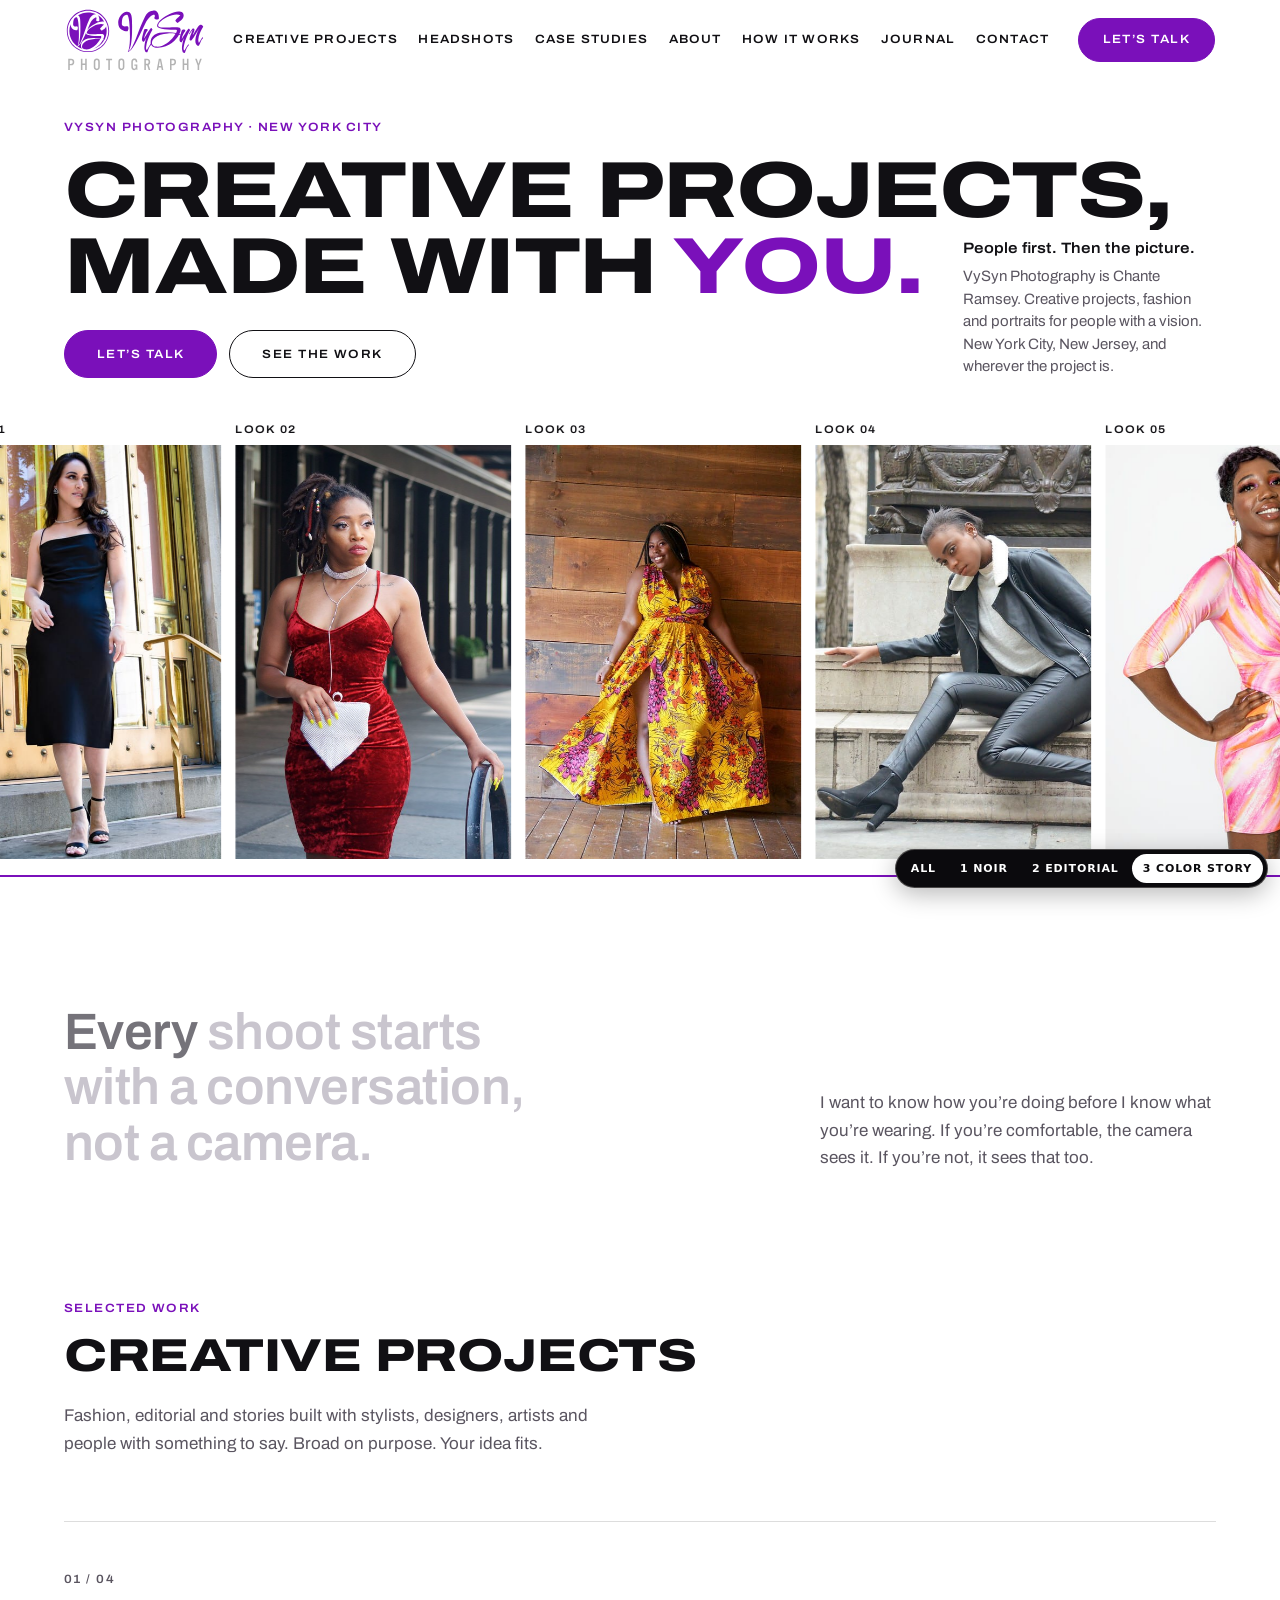
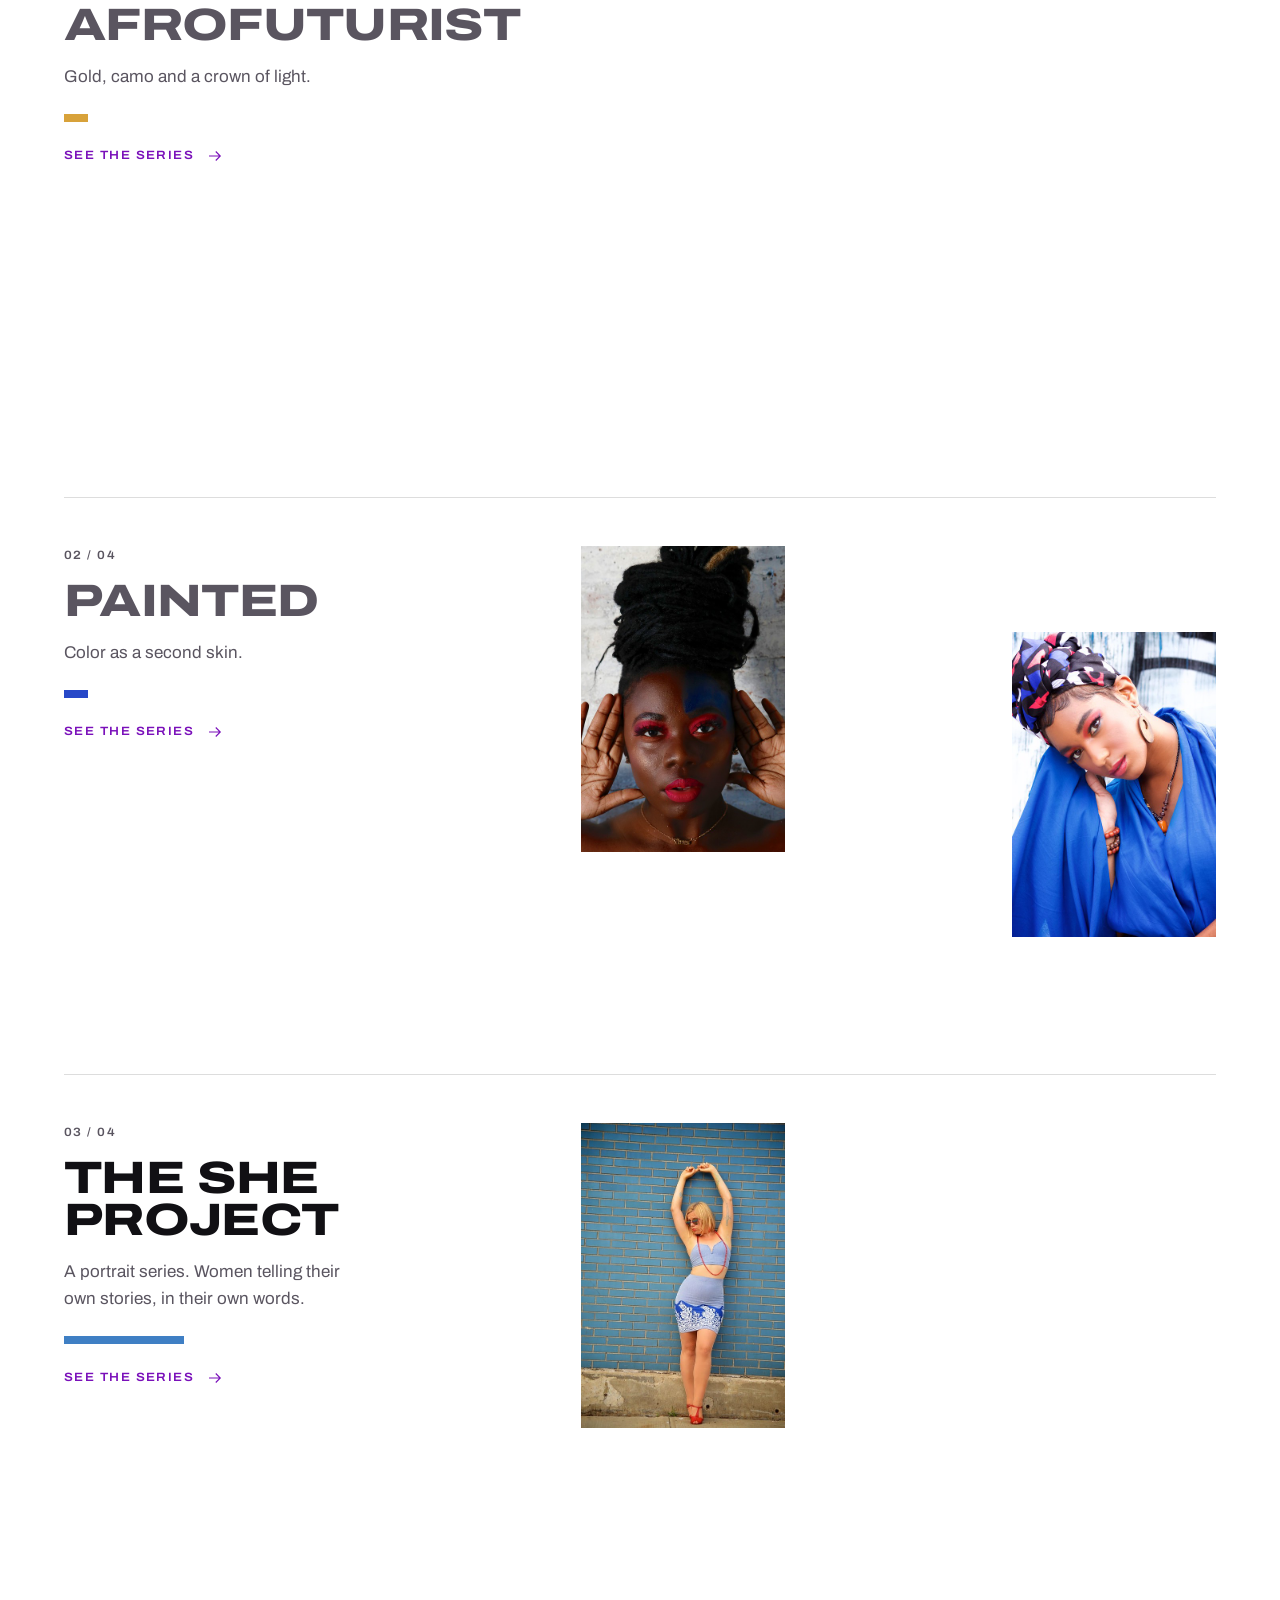
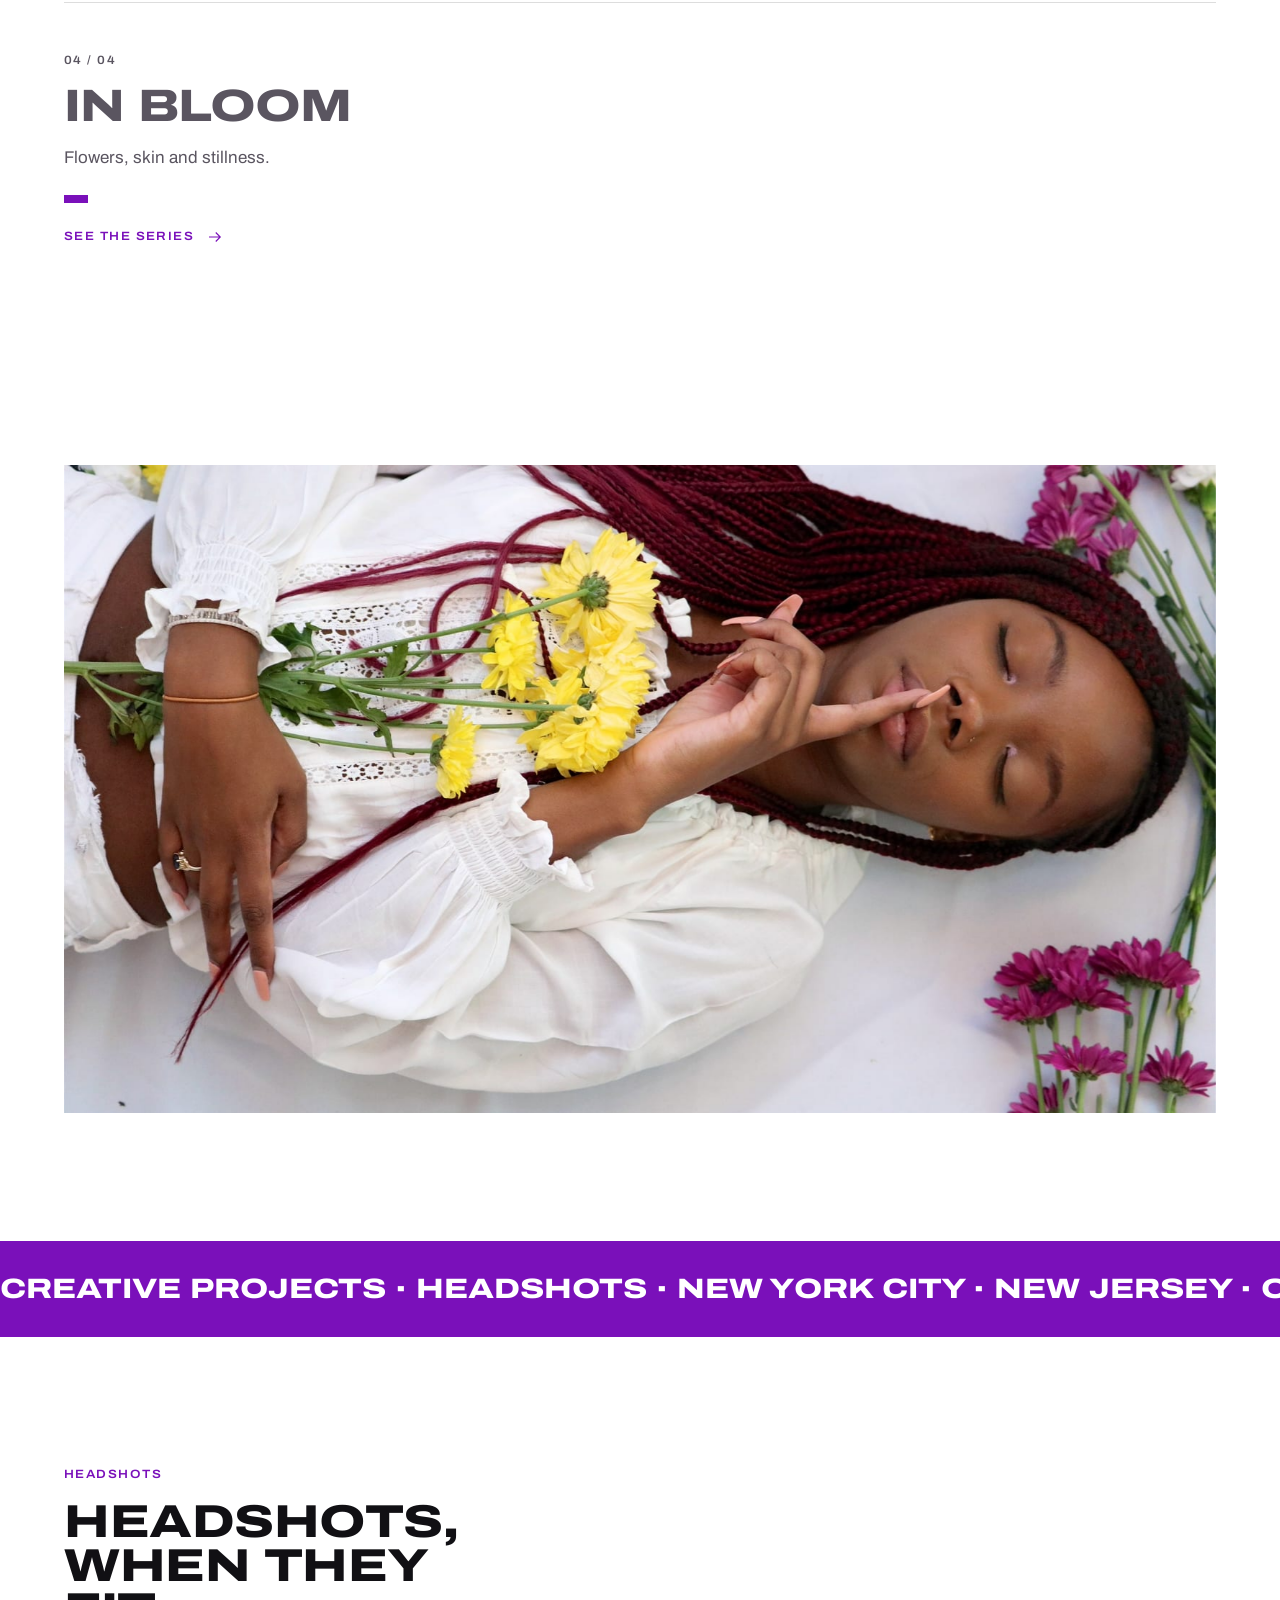
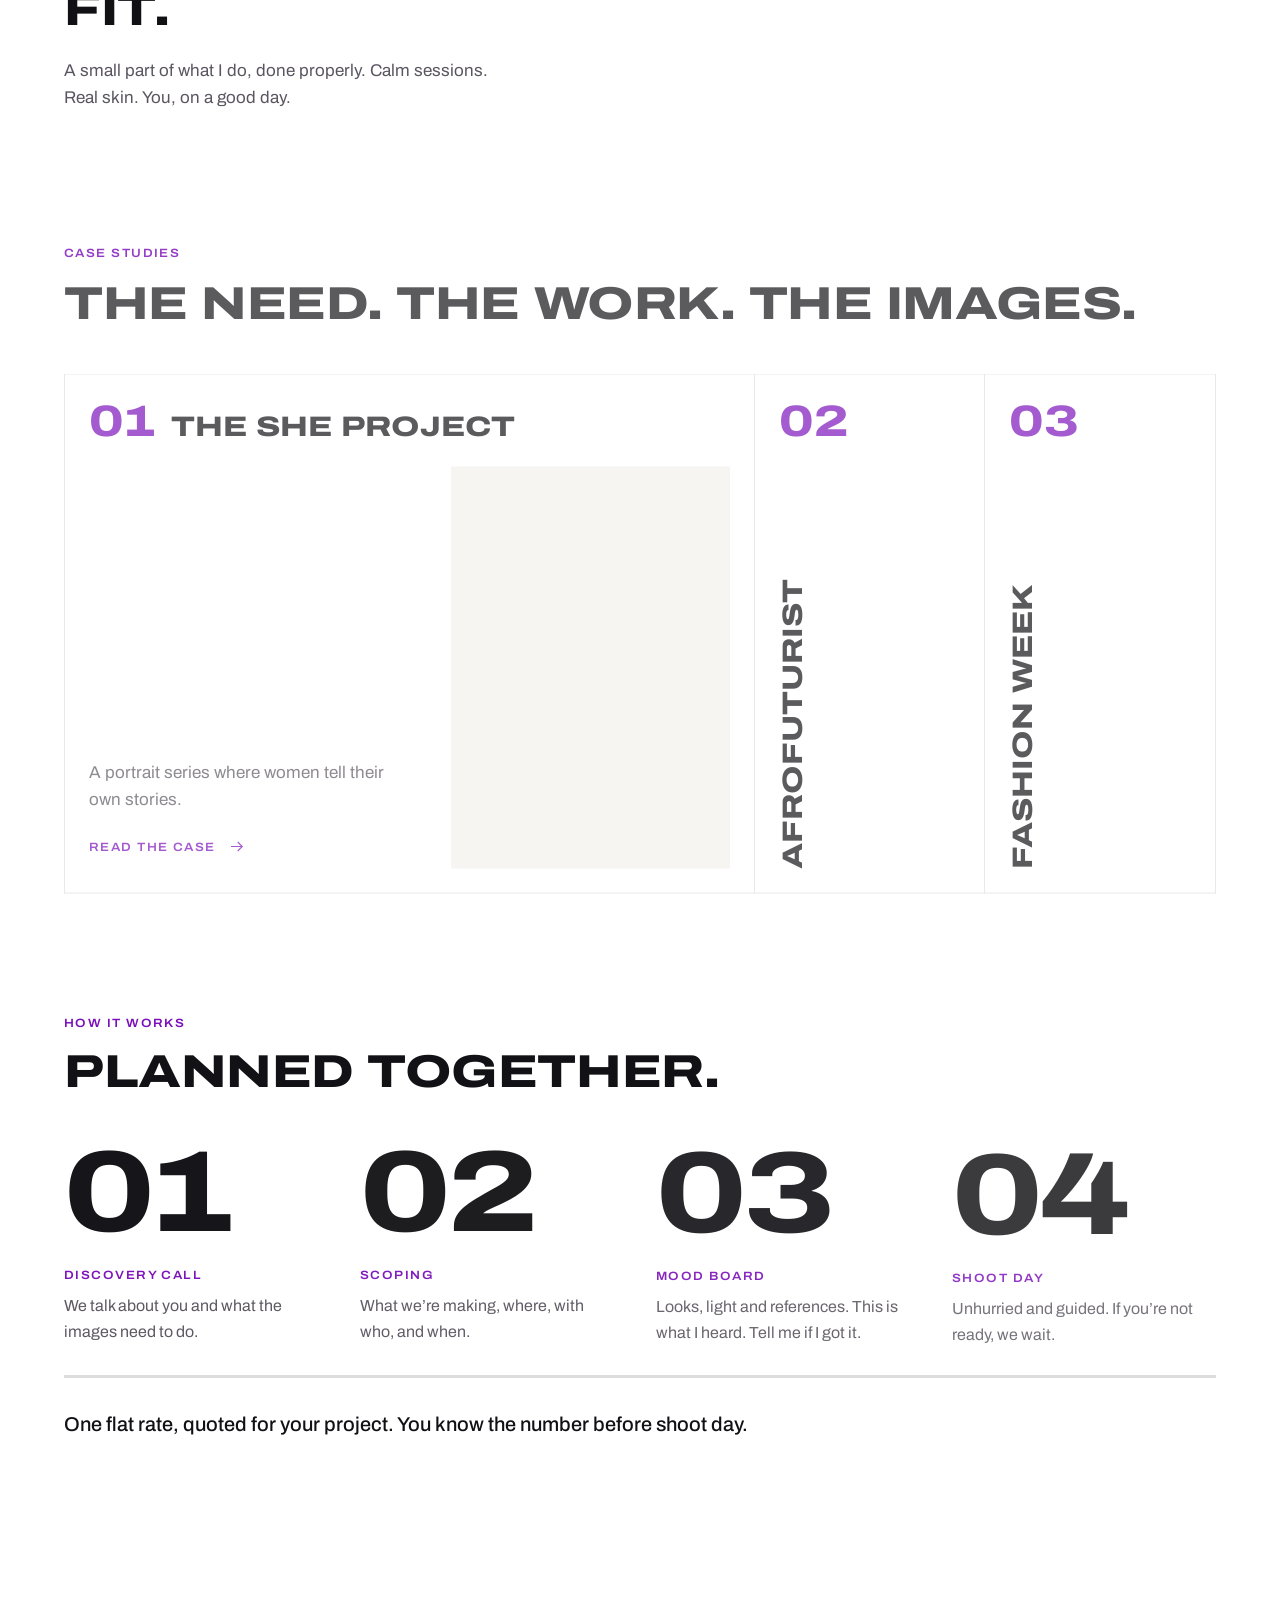
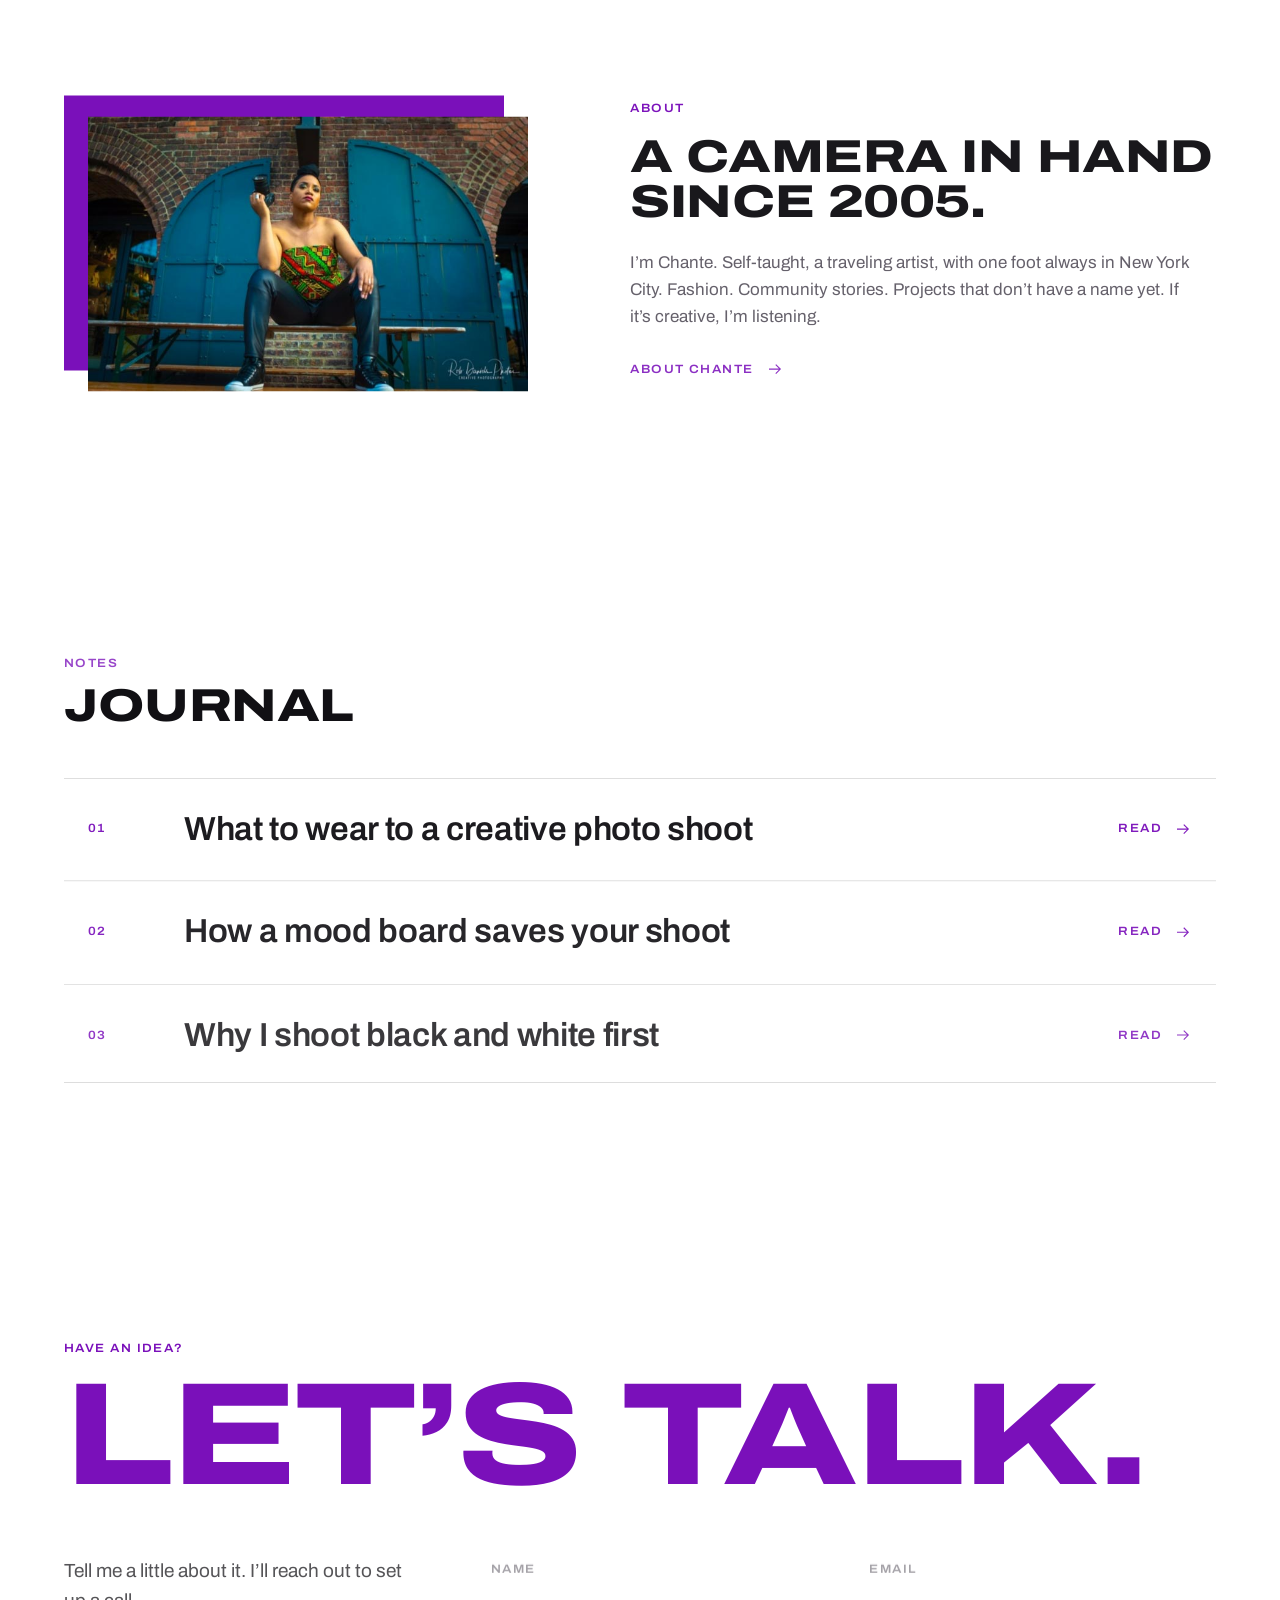
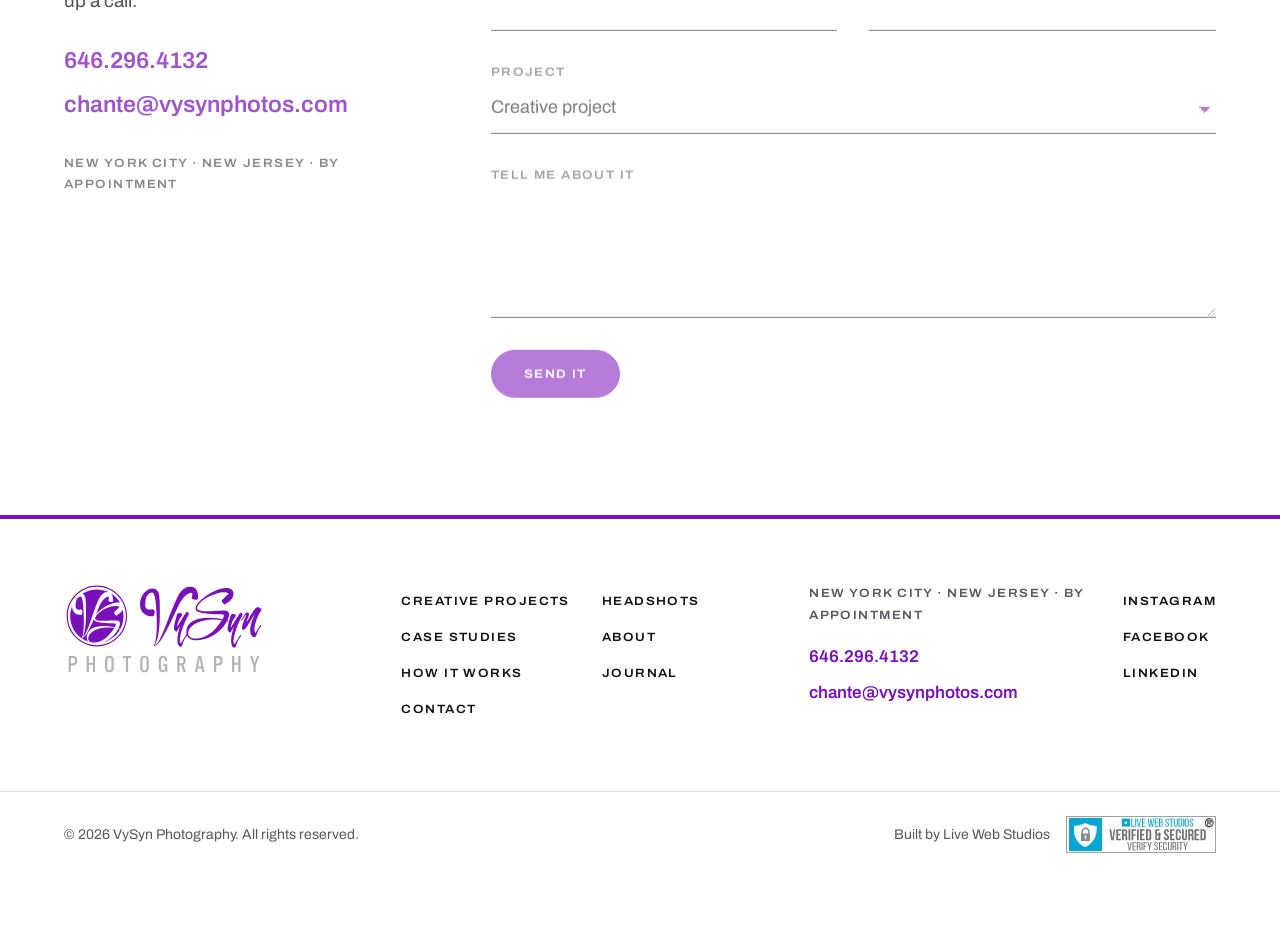
==== color-story/index.html @ 828f7904 "Task 5: Demo 3, Color Story [skip netlify] Co-Authored-By: Claude Fable 5.2 <noreply@anthropic.com>" ====
<!DOCTYPE html>
<html lang="en" class="no-js">
<head>
<meta charset="utf-8">
<meta name="viewport" content="width=device-width, initial-scale=1">
<meta name="robots" content="noindex, nofollow">
<title>VySyn Photography · Creative Projects and Headshots, NYC · Color Story</title>
<meta name="description" content="Creative projects, made with you. Fashion, editorial and headshots by Chante Ramsey of VySyn Photography.">
<meta property="og:type" content="website">
<meta property="og:title" content="VySyn Photography · Creative Projects and Headshots, NYC · Color Story">
<meta property="og:description" content="Creative projects, made with you. Fashion, editorial and headshots by Chante Ramsey of VySyn Photography.">
<meta property="og:image" content="../assets/img/photos/flowers-wide.jpg">
<meta name="twitter:card" content="summary_large_image">
<meta name="theme-color" content="#FFFFFF">
<!-- GA4: replace G-XXXXXXXXXX before launch, then uncomment
<script async src="https://www.googletagmanager.com/gtag/js?id=G-XXXXXXXXXX"></script>
<script>window.dataLayer=window.dataLayer||[];function gtag(){dataLayer.push(arguments);}gtag('js',new Date());gtag('config','G-XXXXXXXXXX');</script>
-->
<link rel="icon" href="../assets/img/brand/vysyn-mark-purple.svg" type="image/svg+xml">
<link rel="preconnect" href="https://fonts.googleapis.com">
<link rel="preconnect" href="https://fonts.gstatic.com" crossorigin>
<link rel="stylesheet" href="https://fonts.googleapis.com/css2?family=Archivo:wdth,wght@62..125,400..800&amp;display=swap">
<link rel="stylesheet" href="../assets/css/base.css">
<link rel="stylesheet" href="../assets/css/color-story.css">
<script src="../assets/js/boot.js"></script>
<script type="application/ld+json">
{
  "@context": "https://schema.org",
  "@type": "ProfessionalService",
  "name": "VySyn Photography",
  "description": "Creative projects, fashion, editorial and headshot photography by Chante Ramsey.",
  "url": "https://vysynphotos.com/",
  "telephone": "+1-646-296-4132",
  "email": "chante@vysynphotos.com",
  "founder": {
    "@type": "Person",
    "name": "Chante Ramsey",
    "jobTitle": "Photographer"
  },
  "areaServed": [
    "New York City",
    "New Jersey"
  ],
  "sameAs": [
    "https://instagram.com/vysynphotos",
    "https://www.facebook.com/vysynphotos",
    "https://www.linkedin.com/company/vysyn-photography"
  ]
}
</script>
</head>
<body id="top" class="color-story">
<a class="skip-link" href="#main">Skip to content</a>

<header class="navbar" data-header>
  <a class="navbar-logo" href="#top">
    <img class="logo-full" src="../assets/img/brand/vysyn-logo-purple.svg" width="140" height="64" alt="VySyn Photography">
    <img class="logo-mark" src="../assets/img/brand/vysyn-mark-purple.svg" width="32" height="32" alt="" aria-hidden="true">
  </a>
  <nav class="navbar-nav" aria-label="Main">
    <ul>
<li><a class="navbar-link" href="#">CREATIVE PROJECTS</a></li>
<li><a class="navbar-link" href="#">HEADSHOTS</a></li>
<li><a class="navbar-link" href="#">CASE STUDIES</a></li>
<li><a class="navbar-link" href="#">ABOUT</a></li>
<li><a class="navbar-link" href="#">HOW IT WORKS</a></li>
<li><a class="navbar-link" href="#">JOURNAL</a></li>
<li><a class="navbar-link" href="#">CONTACT</a></li>
    </ul>
  </nav>
  <a class="btn btn-solid navbar-talk" href="#contact">LET’S TALK</a>
  <button class="nav-toggle" type="button" aria-expanded="false" aria-controls="menu" aria-label="Open menu"><span data-toggle-label>MENU</span></button>
</header>
<div class="menu" id="menu">
  <nav class="menu-nav" aria-label="Menu">
    <ul class="menu-list">
<li><a class="menu-link" href="#">CREATIVE PROJECTS</a></li>
<li><a class="menu-link" href="#">HEADSHOTS</a></li>
<li><a class="menu-link" href="#">CASE STUDIES</a></li>
<li><a class="menu-link" href="#">ABOUT</a></li>
<li><a class="menu-link" href="#">HOW IT WORKS</a></li>
<li><a class="menu-link" href="#">JOURNAL</a></li>
<li><a class="menu-link" href="#">CONTACT</a></li>
    </ul>
  </nav>
  <div class="menu-foot">
    <a class="btn btn-talk" href="#contact">LET’S TALK</a>
    <a class="menu-contact" href="tel:+16462964132">646.296.4132</a>
    <a class="menu-contact" href="mailto:chante@vysynphotos.com">chante@vysynphotos.com</a>
  </div>
</div>

<main id="main">

<section class="hero" aria-labelledby="hero-title">
  <div class="hero-top">
    <p class="label hero-eyebrow">VYSYN PHOTOGRAPHY · NEW YORK CITY</p>
    <h1 id="hero-title" class="hero-title"><span class="mask"><span class="rise"><span class="hw">Creative</span> <span class="hw">projects,</span></span></span> <span class="mask"><span class="rise"><span class="hw">made with</span> <span class="hw"><em>you.</em></span></span></span></h1>
    <div class="hero-aside" data-reveal data-reveal-delay="500">
      <p class="hero-tag">People first. Then the picture.</p>
      <p class="hero-intro">VySyn Photography is Chante Ramsey. Creative projects, fashion and portraits for people with a vision. New York City, New Jersey, and wherever the project is.</p>
    </div>
    <div class="hero-actions" data-reveal data-reveal-delay="400">
      <a class="btn btn-solid" href="#contact">LET’S TALK</a>
      <a class="btn btn-line" href="#work">SEE THE WORK</a>
    </div>
  </div>
  <div class="runway" data-runway role="region" aria-label="Twelve looks. Scroll sideways for more." tabindex="0">
    <div class="runway-track">
      <ul class="runway-set">
        <li class="look"><span class="look-no">LOOK 01</span><span class="ph"><img src="../assets/img/photos/gold-doors.jpg" width="512" height="768" alt="Full length: model in a black cocktail dress and heels in front of ornate gold doors" fetchpriority="high" decoding="async"></span></li>
        <li class="look"><span class="look-no">LOOK 02</span><span class="ph"><img src="../assets/img/photos/red-sequin.jpg" width="512" height="768" alt="Model in a red sequin slip dress holding a white clutch on a New York street" fetchpriority="high" decoding="async"></span></li>
        <li class="look"><span class="look-no">LOOK 03</span><span class="ph"><img src="../assets/img/photos/yellow-gown.jpg" width="512" height="768" alt="Full length: model holding out the skirt of a yellow and magenta print gown, wood wall" fetchpriority="high" decoding="async"></span></li>
        <li class="look"><span class="look-no">LOOK 04</span><span class="ph"><img src="../assets/img/photos/steps.jpg" width="512" height="768" alt="Model in a grey blazer and leather trousers stretched across stone steps in New York" fetchpriority="high" decoding="async"></span></li>
        <li class="look"><span class="look-no">LOOK 05</span><span class="ph"><img src="../assets/img/photos/pink-wrap.jpg" width="512" height="768" alt="Model in a pink striped wrap dress, hands on hips, white studio" fetchpriority="high" decoding="async"></span></li>
        <li class="look"><span class="look-no">LOOK 06</span><span class="ph"><img src="../assets/img/photos/she-blue-wall.jpg" width="509" height="768" alt="Full length: woman with her arms raised overhead against a blue painted brick wall" loading="lazy" decoding="async"></span></li>
        <li class="look"><span class="look-no">LOOK 07</span><span class="ph"><img src="../assets/img/photos/green-dress.jpg" width="509" height="768" alt="Model in an emerald dress with pearls and a gold clutch, leaning on an iron column" loading="lazy" decoding="async"></span></li>
        <li class="look"><span class="look-no">LOOK 08</span><span class="ph"><img src="../assets/img/photos/navy-suit-jump.jpg" width="512" height="768" alt="Man in a navy suit and tan shoes caught mid-step, white studio" loading="lazy" decoding="async"></span></li>
        <li class="look look-narrow-1"><span class="look-no">LOOK 09</span><span class="ph"><img src="../assets/img/photos/runway-walk-1.jpg" width="333" height="768" alt="Full length runway look: yellow and red print dress, hands on hips" loading="lazy" decoding="async"></span></li>
        <li class="look"><span class="look-no">LOOK 10</span><span class="ph"><img src="../assets/img/photos/red-jacket.jpg" width="474" height="768" alt="Model in a coral red leather jacket in front of a white wall with black brush marks" loading="lazy" decoding="async"></span></li>
        <li class="look look-narrow-2"><span class="look-no">LOOK 11</span><span class="ph"><img src="../assets/img/photos/runway-walk-2.jpg" width="358" height="767" alt="Full length runway look: white top, print skirt and head wrap, hands on hips" loading="lazy" decoding="async"></span></li>
        <li class="look"><span class="look-no">LOOK 12</span><span class="ph"><img src="../assets/img/photos/plaid-coat.jpg" width="509" height="768" alt="Model in a plaid double-breasted coat leaning against a tree, hand at her ear" loading="lazy" decoding="async"></span></li>
      </ul>
      <ul class="runway-set" aria-hidden="true">
        <li class="look"><span class="look-no">LOOK 01</span><span class="ph"><img src="../assets/img/photos/gold-doors.jpg" width="512" height="768" alt="" loading="lazy" decoding="async"></span></li>
        <li class="look"><span class="look-no">LOOK 02</span><span class="ph"><img src="../assets/img/photos/red-sequin.jpg" width="512" height="768" alt="" loading="lazy" decoding="async"></span></li>
        <li class="look"><span class="look-no">LOOK 03</span><span class="ph"><img src="../assets/img/photos/yellow-gown.jpg" width="512" height="768" alt="" loading="lazy" decoding="async"></span></li>
        <li class="look"><span class="look-no">LOOK 04</span><span class="ph"><img src="../assets/img/photos/steps.jpg" width="512" height="768" alt="" loading="lazy" decoding="async"></span></li>
        <li class="look"><span class="look-no">LOOK 05</span><span class="ph"><img src="../assets/img/photos/pink-wrap.jpg" width="512" height="768" alt="" loading="lazy" decoding="async"></span></li>
        <li class="look"><span class="look-no">LOOK 06</span><span class="ph"><img src="../assets/img/photos/she-blue-wall.jpg" width="509" height="768" alt="" loading="lazy" decoding="async"></span></li>
        <li class="look"><span class="look-no">LOOK 07</span><span class="ph"><img src="../assets/img/photos/green-dress.jpg" width="509" height="768" alt="" loading="lazy" decoding="async"></span></li>
        <li class="look"><span class="look-no">LOOK 08</span><span class="ph"><img src="../assets/img/photos/navy-suit-jump.jpg" width="512" height="768" alt="" loading="lazy" decoding="async"></span></li>
        <li class="look look-narrow-1"><span class="look-no">LOOK 09</span><span class="ph"><img src="../assets/img/photos/runway-walk-1.jpg" width="333" height="768" alt="" loading="lazy" decoding="async"></span></li>
        <li class="look"><span class="look-no">LOOK 10</span><span class="ph"><img src="../assets/img/photos/red-jacket.jpg" width="474" height="768" alt="" loading="lazy" decoding="async"></span></li>
        <li class="look look-narrow-2"><span class="look-no">LOOK 11</span><span class="ph"><img src="../assets/img/photos/runway-walk-2.jpg" width="358" height="767" alt="" loading="lazy" decoding="async"></span></li>
        <li class="look"><span class="look-no">LOOK 12</span><span class="ph"><img src="../assets/img/photos/plaid-coat.jpg" width="509" height="768" alt="" loading="lazy" decoding="async"></span></li>
      </ul>
    </div>
  </div>
  <div class="runway-line" aria-hidden="true"></div>
</section>

<section class="statement" aria-labelledby="statement-title">
  <div class="wrap statement-grid">
    <h2 id="statement-title" class="statement-quote" data-words><span class="w">Every</span> <span class="w">shoot</span> <span class="w">starts</span> <span class="w">with</span> <span class="w w-key">a</span> <span class="w w-key">conversation,</span> <span class="w">not</span> <span class="w">a</span> <span class="w">camera.</span></h2>
    <p class="statement-body" data-reveal>I want to know how you’re doing before I know what you’re wearing. If you’re comfortable, the camera sees it. If you’re not, it sees that too.</p>
  </div>
</section>

<section class="stories" id="work" aria-labelledby="stories-title">
  <div class="wrap">
    <div class="stories-head">
      <p class="label" data-reveal>SELECTED WORK</p>
      <h2 id="stories-title" class="h-display" data-reveal>Creative projects</h2>
      <p class="body" data-reveal>Fashion, editorial and stories built with stylists, designers, artists and people with something to say. Broad on purpose. Your idea fits.</p>
    </div>
    <article class="story is-active" data-story>
      <div class="story-text">
        <p class="story-count">01 / 04</p>
        <h3 class="story-title">AFROFUTURIST</h3>
        <p class="story-line">Gold, camo and a crown of light.</p>
        <span class="swatch sw-1" aria-hidden="true"></span>
        <a class="text-link" href="#">SEE THE SERIES <svg class="arrow" viewBox="0 0 24 24" width="18" height="18" aria-hidden="true" focusable="false"><path d="M4 12h15M13 6l6 6-6 6" fill="none" stroke="currentColor" stroke-width="1.5"/></svg></a>
      </div>
      <div class="story-photos">
        <span class="ph story-ph story-ph-1" data-reveal="wipe"><img src="../assets/img/photos/afro-halo.jpg" width="512" height="768" alt="Model in a camo jacket and a gold spiked halo, head resting on her hand, mustard backdrop" loading="lazy" decoding="async"></span>
        <span class="ph story-ph story-ph-2" data-reveal="wipe"><img src="../assets/img/photos/afro-profile.jpg" width="512" height="768" alt="Model in profile with short curls and white face dots, hand at her chin, mustard backdrop" loading="lazy" decoding="async"></span>
        <span class="ph story-ph story-ph-3" data-reveal="wipe"><img src="../assets/img/photos/afro-flag.jpg" width="512" height="768" alt="Model wrapped in red, black and green fabric, direct gaze, mustard backdrop" loading="lazy" decoding="async"></span>
      </div>
    </article>
    <article class="story" data-story>
      <div class="story-text">
        <p class="story-count">02 / 04</p>
        <h3 class="story-title">PAINTED</h3>
        <p class="story-line">Color as a second skin.</p>
        <span class="swatch sw-2" aria-hidden="true"></span>
        <a class="text-link" href="#">SEE THE SERIES <svg class="arrow" viewBox="0 0 24 24" width="18" height="18" aria-hidden="true" focusable="false"><path d="M4 12h15M13 6l6 6-6 6" fill="none" stroke="currentColor" stroke-width="1.5"/></svg></a>
      </div>
      <div class="story-photos">
        <span class="ph story-ph story-ph-1" data-reveal="wipe"><img src="../assets/img/photos/paint-front.jpg" width="512" height="768" alt="Model with red and blue painted across her face, locs piled high, hands raised beside her face" loading="lazy" decoding="async"></span>
        <span class="ph story-ph story-ph-2" data-reveal="wipe"><img src="../assets/img/photos/paint-profile.jpg" width="512" height="768" alt="Model in profile with blue and pink paint across her eyes, locs piled high, white brick wall" loading="lazy" decoding="async"></span>
        <span class="ph story-ph story-ph-3" data-reveal="wipe"><img src="../assets/img/photos/cobalt.jpg" width="512" height="768" alt="Model draped in cobalt blue with a patterned head wrap, head resting on her hand" loading="lazy" decoding="async"></span>
      </div>
    </article>
    <article class="story" data-story>
      <div class="story-text">
        <p class="story-count">03 / 04</p>
        <h3 class="story-title">THE SHE PROJECT</h3>
        <p class="story-line">A portrait series. Women telling their own stories, in their own words.</p>
        <span class="swatch sw-3" aria-hidden="true"></span>
        <a class="text-link" href="#">SEE THE SERIES <svg class="arrow" viewBox="0 0 24 24" width="18" height="18" aria-hidden="true" focusable="false"><path d="M4 12h15M13 6l6 6-6 6" fill="none" stroke="currentColor" stroke-width="1.5"/></svg></a>
      </div>
      <div class="story-photos">
        <span class="ph story-ph story-ph-1" data-reveal="wipe"><img src="../assets/img/photos/she-blue-wall.jpg" width="509" height="768" alt="Full length: woman with her arms raised overhead against a blue painted brick wall" loading="lazy" decoding="async"></span>
        <span class="ph story-ph story-ph-2" data-reveal="wipe"><img src="../assets/img/photos/she-profile.jpg" width="512" height="768" alt="Close profile of a woman with braids, soft city light behind her" loading="lazy" decoding="async"></span>
        <span class="ph story-ph story-ph-3 is-square" data-reveal="wipe"><img src="../assets/img/photos/she-red-hair.jpg" width="768" height="768" alt="Woman with long red hair and a gold head chain on a city street" loading="lazy" decoding="async"></span>
      </div>
    </article>
    <article class="story" data-story>
      <div class="story-text">
        <p class="story-count">04 / 04</p>
        <h3 class="story-title">IN BLOOM</h3>
        <p class="story-line">Flowers, skin and stillness.</p>
        <span class="swatch sw-4" aria-hidden="true"></span>
        <a class="text-link" href="#">SEE THE SERIES <svg class="arrow" viewBox="0 0 24 24" width="18" height="18" aria-hidden="true" focusable="false"><path d="M4 12h15M13 6l6 6-6 6" fill="none" stroke="currentColor" stroke-width="1.5"/></svg></a>
      </div>
      <div class="story-photos story-photos-two">
        <span class="ph story-ph story-ph-1" data-reveal="wipe"><img src="../assets/img/photos/flower-crown.jpg" width="512" height="768" alt="Model in a flower crown and floral dress looking up, against a tree" loading="lazy" decoding="async"></span>
        <span class="ph story-ph story-ph-2" data-reveal="wipe"><img src="../assets/img/photos/purple-studio.jpg" width="512" height="768" alt="Model in a hot pink top with stacked bead bracelets, chin on her hand, purple backdrop" loading="lazy" decoding="async"></span>
      </div>
    </article>
    <figure class="cinema" data-reveal="wipe">
      <span class="ph cinema-frame"><img class="cinema-img" src="../assets/img/photos/flowers-wide.jpg" width="1600" height="1067" alt="Model lying among yellow and purple flowers with burgundy braids fanned out, eyes closed, finger to her lips" loading="lazy" decoding="async" data-drift></span>
    </figure>
  </div>
</section>

<section class="band" aria-label="Creative projects and headshots. New York City, New Jersey, on the road.">
  <div class="band-track" aria-hidden="true">
    <span>CREATIVE PROJECTS · HEADSHOTS · NEW YORK CITY · NEW JERSEY · ON THE ROAD · CREATIVE PROJECTS · HEADSHOTS · NEW YORK CITY · NEW JERSEY · ON THE ROAD · CREATIVE PROJECTS · HEADSHOTS · NEW YORK CITY · NEW JERSEY · ON THE ROAD · </span><span>CREATIVE PROJECTS · HEADSHOTS · NEW YORK CITY · NEW JERSEY · ON THE ROAD · CREATIVE PROJECTS · HEADSHOTS · NEW YORK CITY · NEW JERSEY · ON THE ROAD · CREATIVE PROJECTS · HEADSHOTS · NEW YORK CITY · NEW JERSEY · ON THE ROAD · </span>
  </div>
</section>

<section class="heads" aria-labelledby="heads-title">
  <div class="wrap heads-grid">
    <div class="heads-text">
      <p class="label" data-reveal>HEADSHOTS</p>
      <h2 id="heads-title" class="h-display" data-reveal>Headshots, when they fit.</h2>
      <p class="body" data-reveal>A small part of what I do, done properly. Calm sessions. Real skin. You, on a good day.</p>
    </div>
    <ul class="heads-row">
      <li class="head" data-reveal="wipe"><span class="ph"><img src="../assets/img/photos/head-cobalt.jpg" width="512" height="768" alt="Headshot of a woman with silver curls in a cobalt blazer, sky blue backdrop" loading="lazy" decoding="async"></span></li>
      <li class="head" data-reveal="wipe"><span class="ph"><img src="../assets/img/photos/head-sky.jpg" width="512" height="768" alt="Headshot of a woman in a sheer white blouse with her hand in her hair, sky blue backdrop" loading="lazy" decoding="async"></span></li>
      <li class="head" data-reveal="wipe"><span class="ph"><img src="../assets/img/photos/head-red.jpg" width="512" height="768" alt="Portrait of a woman in a red blazer against a brick wall" loading="lazy" decoding="async"></span></li>
      <li class="head" data-reveal="wipe"><span class="ph"><img src="../assets/img/photos/head-silver.jpg" width="512" height="768" alt="Relaxed portrait of a woman with silver curls, chin on her hands, by a window" loading="lazy" decoding="async"></span></li>
    </ul>
  </div>
</section>

<section class="cases" aria-labelledby="cases-title">
  <div class="wrap">
    <p class="label" data-reveal>CASE STUDIES</p>
    <h2 id="cases-title" class="h-display" data-reveal>The need. The work. The images.</h2>
    <div class="acc" data-acc data-reveal>
      <article class="acc-panel is-open">
        <h3 class="acc-head"><button class="acc-btn" type="button" aria-expanded="true" aria-controls="case-1"><span class="acc-no">01</span><span class="acc-title">The SHE Project</span></button></h3>
        <div class="acc-body" id="case-1">
          <div class="acc-copy">
            <p class="acc-line">A portrait series where women tell their own stories.</p>
            <a class="text-link" href="#">READ THE CASE <svg class="arrow" viewBox="0 0 24 24" width="18" height="18" aria-hidden="true" focusable="false"><path d="M4 12h15M13 6l6 6-6 6" fill="none" stroke="currentColor" stroke-width="1.5"/></svg></a>
          </div>
          <div class="acc-ground"><span class="ph acc-photo"><img src="../assets/img/photos/she-braids.jpg" width="553" height="768" alt="Woman with long braids in a white off-shoulder top, looking down to the side" loading="lazy" decoding="async"></span></div>
        </div>
      </article>
      <article class="acc-panel">
        <h3 class="acc-head"><button class="acc-btn" type="button" aria-expanded="false" aria-controls="case-2"><span class="acc-no">02</span><span class="acc-title">Afrofuturist</span></button></h3>
        <div class="acc-body" id="case-2">
          <div class="acc-copy">
            <p class="acc-line">A styled editorial, planned frame by frame with the creative team.</p>
            <a class="text-link" href="#">READ THE CASE <svg class="arrow" viewBox="0 0 24 24" width="18" height="18" aria-hidden="true" focusable="false"><path d="M4 12h15M13 6l6 6-6 6" fill="none" stroke="currentColor" stroke-width="1.5"/></svg></a>
          </div>
          <div class="acc-ground"><span class="ph acc-photo"><img src="../assets/img/photos/gold-bustier.jpg" width="512" height="768" alt="Model in a gold studded bustier and stacked gold collar, arms crossed, charcoal backdrop" loading="lazy" decoding="async"></span></div>
        </div>
      </article>
      <article class="acc-panel">
        <h3 class="acc-head"><button class="acc-btn" type="button" aria-expanded="false" aria-controls="case-3"><span class="acc-no">03</span><span class="acc-title">Fashion Week</span></button></h3>
        <div class="acc-body" id="case-3">
          <div class="acc-copy">
            <p class="acc-line">Runway and street. New York.</p>
            <a class="text-link" href="#">READ THE CASE <svg class="arrow" viewBox="0 0 24 24" width="18" height="18" aria-hidden="true" focusable="false"><path d="M4 12h15M13 6l6 6-6 6" fill="none" stroke="currentColor" stroke-width="1.5"/></svg></a>
          </div>
          <div class="acc-ground"><span class="ph acc-photo"><img src="../assets/img/photos/double-exposure.jpg" width="509" height="768" alt="Orange double exposure of a blonde model, two overlapping faces" loading="lazy" decoding="async"></span></div>
        </div>
      </article>
    </div>
  </div>
</section>

<section class="how" aria-labelledby="how-title">
  <div class="wrap">
    <p class="label" data-reveal>HOW IT WORKS</p>
    <h2 id="how-title" class="h-display" data-reveal>Planned together.</h2>
    <ol class="steps" data-steps>
      <li class="step" data-reveal>
        <span class="step-no" aria-hidden="true">01</span>
        <h3 class="step-name">DISCOVERY CALL</h3>
        <p>We talk about you and what the images need to do.</p>
      </li>
      <li class="step" data-reveal>
        <span class="step-no" aria-hidden="true">02</span>
        <h3 class="step-name">SCOPING</h3>
        <p>What we’re making, where, with who, and when.</p>
      </li>
      <li class="step" data-reveal>
        <span class="step-no" aria-hidden="true">03</span>
        <h3 class="step-name">MOOD BOARD</h3>
        <p>Looks, light and references. This is what I heard. Tell me if I got it.</p>
      </li>
      <li class="step" data-reveal>
        <span class="step-no" aria-hidden="true">04</span>
        <h3 class="step-name">SHOOT DAY</h3>
        <p>Unhurried and guided. If you’re not ready, we wait.</p>
      </li>
    </ol>
    <span class="steps-line" aria-hidden="true"><span class="steps-fill"></span></span>
    <p class="how-note" data-reveal>One flat rate, quoted for your project. You know the number before shoot day.</p>
  </div>
</section>

<section class="about" aria-labelledby="about-title">
  <div class="wrap about-grid">
    <div class="about-photo">
      <span class="about-block" data-parallax="-0.05" aria-hidden="true"></span>
      <span class="ph about-ph" data-parallax="0.05"><img src="../assets/img/photos/chante.jpg" width="720" height="450" alt="Chante Ramsey seated in front of blue doors with her camera" loading="lazy" decoding="async"></span>
    </div>
    <div class="about-text">
      <p class="label" data-reveal>ABOUT</p>
      <h2 id="about-title" class="h-display" data-reveal>A camera in hand since 2005.</h2>
      <p class="body" data-reveal>I’m Chante. Self-taught, a traveling artist, with one foot always in New York City. Fashion. Community stories. Projects that don’t have a name yet. If it’s creative, I’m listening.</p>
      <a class="text-link" href="#" data-reveal>ABOUT CHANTE <svg class="arrow" viewBox="0 0 24 24" width="18" height="18" aria-hidden="true" focusable="false"><path d="M4 12h15M13 6l6 6-6 6" fill="none" stroke="currentColor" stroke-width="1.5"/></svg></a>
    </div>
  </div>
</section>

<section class="journal" aria-labelledby="journal-title">
  <div class="wrap">
    <p class="label" data-reveal>NOTES</p>
    <h2 id="journal-title" class="h-display" data-reveal>Journal</h2>
    <ol class="jrows">
      <li data-reveal>
        <a class="jrow" href="#">
          <span class="jrow-no" aria-hidden="true">01</span>
          <h3 class="jrow-title">What to wear to a creative photo shoot</h3>
          <span class="jrow-read">READ <svg class="arrow" viewBox="0 0 24 24" width="18" height="18" aria-hidden="true" focusable="false"><path d="M4 12h15M13 6l6 6-6 6" fill="none" stroke="currentColor" stroke-width="1.5"/></svg></span>
        </a>
      </li>
      <li data-reveal>
        <a class="jrow" href="#">
          <span class="jrow-no" aria-hidden="true">02</span>
          <h3 class="jrow-title">How a mood board saves your shoot</h3>
          <span class="jrow-read">READ <svg class="arrow" viewBox="0 0 24 24" width="18" height="18" aria-hidden="true" focusable="false"><path d="M4 12h15M13 6l6 6-6 6" fill="none" stroke="currentColor" stroke-width="1.5"/></svg></span>
        </a>
      </li>
      <li data-reveal>
        <a class="jrow" href="#">
          <span class="jrow-no" aria-hidden="true">03</span>
          <h3 class="jrow-title">Why I shoot black and white first</h3>
          <span class="jrow-read">READ <svg class="arrow" viewBox="0 0 24 24" width="18" height="18" aria-hidden="true" focusable="false"><path d="M4 12h15M13 6l6 6-6 6" fill="none" stroke="currentColor" stroke-width="1.5"/></svg></span>
        </a>
      </li>
    </ol>
  </div>
</section>

<section class="contact" id="contact" aria-labelledby="contact-title">
  <div class="contact-head">
    <h2 id="contact-title" class="contact-title"><span class="label contact-kicker">HAVE AN IDEA?</span> <span class="contact-big">Let’s talk.</span></h2>
  </div>
  <div class="wrap contact-grid">
    <div class="contact-side" data-reveal>
      <p class="body">Tell me a little about it. I’ll reach out to set up a call.</p>
      <p><a class="contact-link" href="tel:+16462964132">646.296.4132</a></p>
      <p><a class="contact-link" href="mailto:chante@vysynphotos.com">chante@vysynphotos.com</a></p>
      <p class="label contact-location">NEW YORK CITY · NEW JERSEY · BY APPOINTMENT</p>
    </div>
    <div class="contact-form" data-reveal>
      <!-- Formspree: replace FORM_ID before launch -->
<form id="contact-form" class="form" action="https://formspree.io/f/FORM_ID" method="POST" novalidate>
  <div class="field field-name">
    <label for="f-name">Name</label>
    <input id="f-name" name="name" type="text" autocomplete="name" required aria-describedby="f-name-error">
    <p class="field-error" id="f-name-error" hidden></p>
  </div>
  <div class="field field-email">
    <label for="f-email">Email</label>
    <input id="f-email" name="email" type="email" autocomplete="email" required aria-describedby="f-email-error">
    <p class="field-error" id="f-email-error" hidden></p>
  </div>
  <div class="field field-project">
    <label for="f-project">Project</label>
    <select id="f-project" name="project">
      <option>Creative project</option>
      <option>Fashion or editorial</option>
      <option>Headshots</option>
      <option>Something else</option>
    </select>
  </div>
  <div class="field field-message">
    <label for="f-message">Tell me about it</label>
    <textarea id="f-message" name="message" rows="4" required aria-describedby="f-message-error"></textarea>
    <p class="field-error" id="f-message-error" hidden></p>
  </div>
  <div class="hp" aria-hidden="true">
    <label for="f-gotcha">Leave this empty</label>
    <input id="f-gotcha" name="_gotcha" type="text" tabindex="-1" autocomplete="off">
  </div>
  <div class="form-actions">
    <button class="btn btn-send" type="submit">SEND IT</button>
    <p class="form-fail field-error" role="alert" hidden>That did not send. Try again, or email me.</p>
  </div>
</form>
<p class="form-done" role="status" hidden>Got it. I’ll be in touch soon.</p>
    </div>
  </div>
</section>

</main>

<footer class="footer">
  <div class="footer-inner">
    <a class="footer-logo" href="#top"><img src="../assets/img/brand/vysyn-logo-purple.svg" width="200" height="91" alt="VySyn Photography" loading="lazy" decoding="async"></a>
    <nav class="footer-nav" aria-label="Footer">
      <ul>
<li><a class="footer-link" href="#">CREATIVE PROJECTS</a></li>
<li><a class="footer-link" href="#">HEADSHOTS</a></li>
<li><a class="footer-link" href="#">CASE STUDIES</a></li>
<li><a class="footer-link" href="#">ABOUT</a></li>
<li><a class="footer-link" href="#">HOW IT WORKS</a></li>
<li><a class="footer-link" href="#">JOURNAL</a></li>
<li><a class="footer-link" href="#">CONTACT</a></li>
      </ul>
    </nav>
    <div class="footer-contact">
      <p class="footer-location">NEW YORK CITY · NEW JERSEY · BY APPOINTMENT</p>
      <p><a class="footer-link" href="tel:+16462964132">646.296.4132</a></p>
      <p><a class="footer-link" href="mailto:chante@vysynphotos.com">chante@vysynphotos.com</a></p>
    </div>
    <ul class="footer-social" aria-label="Social">
<li><a class="footer-link" href="https://instagram.com/vysynphotos" rel="noopener">INSTAGRAM</a></li>
<li><a class="footer-link" href="https://www.facebook.com/vysynphotos" rel="noopener">FACEBOOK</a></li>
<li><a class="footer-link" href="https://www.linkedin.com/company/vysyn-photography" rel="noopener">LINKEDIN</a></li>
    </ul>
  </div>
  <div class="footer-base">
    <p class="footer-copy">© <span data-year>2026</span> VySyn Photography. All rights reserved.</p>
    <p class="footer-lws"><a class="footer-link" href="https://www.livewebstudios.com/" rel="noopener">Built by Live Web Studios</a><img class="lws-badge" src="../assets/img/lws/verifiedsecured.png" width="150" height="37" alt="Verified and secured by Live Web Studios" loading="lazy" decoding="async"></p>
  </div>
</footer>

<!-- Demo bar: review aid only. Remove before launch. -->
<nav class="demo-bar" aria-label="Switch between the three demos">
  <a href="../" aria-label="All three directions">ALL</a>
  <a href="../noir/">1<span class="demo-name"> NOIR</span></a>
  <a href="../editorial/">2<span class="demo-name"> EDITORIAL</span></a>
  <a href="../color-story/" aria-current="page">3<span class="demo-name"> COLOR STORY</span></a>
</nav>
<script src="../assets/js/vendor/gsap.min.js" defer></script>
<script src="../assets/js/vendor/ScrollTrigger.min.js" defer></script>
<script src="../assets/js/vendor/lenis.min.js" defer></script>
<script src="../assets/js/core.js" defer></script>
<script src="../assets/js/color-story.js" defer></script>
</body>
</html>
---- assets/css/base.css ----
/* VySyn Photography demos: shared kit.
   Tokens, reset, motion guards, a11y helpers, form plumbing, demo bar.
   Section layouts live in each demo's own stylesheet. */

:root {
  /* Brand */
  --vs-purple: #7A10BA;        /* THE purple. Fills, rules, text on light. */
  --vs-purple-deep: #5E0C90;   /* hover and pressed on light */
  --vs-violet: #A45CE6;        /* accent on ink: large type, icons, lines */
  --vs-lilac: #C39BF2;         /* small text and links on ink */
  --vs-wash: #E9DDF6;          /* tint panels on light, text on purple */
  --vs-logo-gray: #B3B3B3;     /* the gray in the logo. Not a text color on light. */

  /* Ink */
  --ink: #0B0A0D;
  --ink-2: #131116;
  --ink-3: #1C1920;

  /* Paper */
  --paper: #F4F1EC;
  --white: #FFFFFF;
  --bone: #EDE8E1;

  /* Text */
  --text-on-dark: #EDE8E1;
  --muted-on-dark: #A9A3B0;
  --text-on-light: #111014;
  --muted-on-light: #5A5560;

  --line-on-dark: rgba(237, 232, 225, 0.14);
  --line-on-light: rgba(17, 16, 20, 0.14);

  /* Errors, measured: 5.9:1 on white, 7.1:1 on ink */
  --error-on-light: #B3261E;
  --error-on-dark: #FF9B93;

  --ease-out: cubic-bezier(0.2, 0.7, 0.2, 1);
  --ease-in-out: cubic-bezier(0.65, 0, 0.35, 1);
  --pad: clamp(20px, 5vw, 72px);
  --wrap: 1240px;
  --focus-on-dark: 0 0 0 2px var(--ink), 0 0 0 4px var(--vs-lilac);
  --focus-on-light: 0 0 0 2px var(--white), 0 0 0 4px var(--vs-purple);

  /* Image caps (INSTRUCTIONS 3.7). Remove when the originals arrive. */
  --cap-portrait: 460px;
  --cap-landscape: 900px;
  --cap-square: 640px;
  --cap-big: 1400px;
  --cap-runway-red: 640px;
  --cap-chante: 480px;

  /* Spacing scale */
  --s-1: 4px;
  --s-2: 8px;
  --s-3: 12px;
  --s-4: 16px;
  --s-5: 24px;
  --s-6: 32px;
  --s-7: 48px;
  --s-8: 64px;
  --s-9: 96px;
  --s-10: 128px;
  --section: clamp(72px, 11vw, 160px);

  --badge-w: 150px;
  --z-nav: 50;
  --z-menu: 60;
  --z-demo: 90;
}

/* Reset */
*, *::before, *::after { box-sizing: border-box; }
html { -webkit-text-size-adjust: 100%; text-size-adjust: 100%; }
body { margin: 0; min-height: 100vh; overflow-x: clip; -webkit-font-smoothing: antialiased; -moz-osx-font-smoothing: grayscale; }
h1, h2, h3, h4, p, figure, blockquote, ul, ol, dl, dd { margin: 0; }
ul, ol { padding: 0; list-style: none; }
img, svg { display: block; max-width: 100%; }
img { height: auto; }
a { color: inherit; text-decoration: none; }
button, input, select, textarea { font: inherit; color: inherit; }
button { background: none; border: 0; padding: 0; cursor: pointer; }
:focus { outline: none; }
[hidden] { display: none !important; }

/* Lenis */
html.lenis, html.lenis body { height: auto; }
.lenis.lenis-smooth { scroll-behavior: auto !important; }
.lenis.lenis-stopped { overflow: hidden; }

/* Motion guards. If JS is off or motion setup fails, everything shows. */
.js [data-reveal] { opacity: 0; }
.no-js [data-reveal],
.motion-failed [data-reveal] { opacity: 1 !important; transform: none !important; clip-path: none !important; }
@media (prefers-reduced-motion: reduce) {
  [data-reveal] { opacity: 1 !important; transform: none !important; clip-path: none !important; }
  *, *::before, *::after { animation-duration: 0.01ms !important; transition-duration: 0.01ms !important; scroll-behavior: auto !important; }
}

/* Helpers */
.visually-hidden {
  position: absolute !important;
  width: 1px; height: 1px;
  margin: -1px; padding: 0;
  overflow: hidden;
  clip: rect(0 0 0 0);
  clip-path: inset(50%);
  white-space: nowrap;
  border: 0;
}
.skip-link {
  position: fixed;
  top: var(--s-3); left: var(--s-3);
  z-index: 100;
  padding: var(--s-3) var(--s-4);
  background: var(--white);
  color: var(--vs-purple);
  font: 600 13px/1 system-ui, sans-serif;
  letter-spacing: 0.08em;
  text-transform: uppercase;
  transform: translateY(-200%);
}
.skip-link:focus { transform: none; box-shadow: var(--focus-on-light); }

.wrap { width: 100%; max-width: calc(var(--wrap) + var(--pad) * 2); margin-inline: auto; padding-inline: var(--pad); }

/* Photo frames: a box sets the crop, the image fills it. */
.ph { position: relative; display: block; overflow: hidden; }
.ph > img { position: absolute; inset: 0; width: 100%; height: 100%; object-fit: cover; }

/* Mobile menu plumbing (looks are per demo) */
.menu {
  position: fixed;
  inset: 0;
  z-index: var(--z-menu);
  display: flex;
  flex-direction: column;
  overflow-y: auto;
  overscroll-behavior: contain;
  visibility: hidden;
  opacity: 0;
  transition: opacity 0.4s var(--ease-out), visibility 0s linear 0.4s;
}
.menu-open .menu { visibility: visible; opacity: 1; transition: opacity 0.4s var(--ease-out), visibility 0s; }
.menu-open, .menu-open body { overflow: hidden; }
.nav-toggle { display: none; }
@media (min-width: 1100px) {
  .menu { display: none; }
}
@media (max-width: 1099.98px) {
  .nav-toggle { display: inline-flex; align-items: center; }
  /* No JS: the MENU button cannot work, so the links sit on the page. */
  .no-js .nav-toggle { display: none; }
  .no-js .menu { position: static; visibility: visible; opacity: 1; overflow: visible; }
}

/* Form plumbing (looks are per demo) */
.hp { position: absolute !important; left: -9999px; width: 1px; height: 1px; overflow: hidden; }
.field { position: relative; display: flex; flex-direction: column; }
.field-error { font-size: 13px; line-height: 1.4; margin-top: var(--s-2); }
.form-done:focus-visible { outline: none; }

/* LWS badge. 150px wide, height follows. */
.lws-badge { width: var(--badge-w); height: auto; }
.lws-chip { display: inline-block; padding: 6px; background: var(--paper); line-height: 0; }

/* Demo bar: review aid only. Remove before launch. */
.demo-bar {
  position: fixed;
  right: 12px;
  bottom: 12px;
  z-index: var(--z-demo);
  display: flex;
  align-items: center;
  gap: 2px;
  padding: 4px;
  border-radius: 999px;
  background: var(--ink);
  border: 1px solid rgba(237, 232, 225, 0.28);
  font: 600 11px/1 system-ui, -apple-system, "Segoe UI", sans-serif;
  letter-spacing: 0.08em;
  text-transform: uppercase;
  box-shadow: 0 6px 24px rgba(0, 0, 0, 0.28);
}
.demo-bar a {
  display: block;
  padding: 9px 11px;
  border-radius: 999px;
  color: var(--white);
  white-space: nowrap;
  transition: background-color 0.25s var(--ease-out), color 0.25s var(--ease-out);
}
.demo-bar a:hover { background: var(--ink-3); }
.demo-bar a:focus-visible { box-shadow: var(--focus-on-dark); }
.demo-bar a[aria-current="page"] { background: var(--white); color: var(--ink); }
@media (max-width: 479.98px) {
  .demo-bar .demo-name { display: none; }
  .demo-bar a { padding: 9px 12px; }
}
@media print {
  .demo-bar { display: none; }
}

/* The header stays above the open menu so the MENU button can close it. */
.menu-open [data-header] { z-index: calc(var(--z-menu) + 1); }
---- assets/css/color-story.css ----
/* Demo 3: COLOR STORY. A runway show on a white page.
   Sharp corners, no shadows. Hairlines and purple. The color comes from her photos. */

:root {
  --font: "Archivo", "Arial Narrow", system-ui, -apple-system, "Segoe UI", sans-serif;
  --bar: 80px;
  --pill-h: 60px;
  --pill-w: 1084px;
  --white-88: rgba(255, 255, 255, 0.88);
  --word-dim: #C9C5CE;
  --sw-1: #D8A23A;
  --sw-2: #2748C8;
  --sw-3: #3F7FC4;
  --sw-4: var(--vs-purple);
  --label-size: 12px;
  --label-track: 0.12em;
  --section: clamp(72px, 10vw, 152px);
  --hero-size: clamp(44px, calc((100vw - var(--pad) * 2) / 14.5), 168px);
  --big-size: clamp(44px, calc((100vw - var(--pad) * 2) / 7.9), 260px);
}

body.color-story {
  background: var(--white);
  color: var(--text-on-light);
  font-family: var(--font);
  font-size: 17px;
  line-height: 1.6;
}
a:focus-visible, button:focus-visible, [tabindex]:focus-visible { box-shadow: var(--focus-on-light); }
::selection { background: var(--vs-purple); color: var(--white); }
section { padding-block: var(--section); }

/* ---------- Type ---------- */
.label {
  font-size: var(--label-size);
  font-weight: 600;
  font-stretch: 110%;
  letter-spacing: var(--label-track);
  text-transform: uppercase;
  color: var(--vs-purple);
}
.h-display {
  margin-top: var(--s-4);
  font-weight: 800;
  font-stretch: 125%;
  font-size: clamp(30px, 3.6vw, 56px);
  line-height: 0.96;
  letter-spacing: -0.01em;
  text-transform: uppercase;
}
.body { max-width: 56ch; margin-top: var(--s-5); color: var(--muted-on-light); }

/* ---------- Buttons and links ---------- */
.btn {
  display: inline-flex;
  align-items: center;
  justify-content: center;
  min-height: 48px;
  padding: 0 var(--s-6);
  border-radius: 999px;
  font-size: var(--label-size);
  font-weight: 600;
  font-stretch: 110%;
  letter-spacing: var(--label-track);
  text-transform: uppercase;
  white-space: nowrap;
  transition: background-color 0.3s var(--ease-out), color 0.3s var(--ease-out), border-color 0.3s var(--ease-out);
}
.btn-solid, .btn-talk, .btn-send { background: var(--vs-purple); border: 1px solid var(--vs-purple); color: var(--white); }
.btn-solid:hover, .btn-solid:focus-visible, .btn-talk:hover, .btn-talk:focus-visible, .btn-send:hover, .btn-send:focus-visible { background: var(--vs-purple-deep); border-color: var(--vs-purple-deep); }
.btn-line { border: 1px solid var(--text-on-light); color: var(--text-on-light); }
.btn-line:hover, .btn-line:focus-visible { background: var(--text-on-light); color: var(--white); }
.text-link {
  display: inline-flex;
  align-items: center;
  gap: var(--s-3);
  min-height: 44px;
  font-size: var(--label-size);
  font-weight: 600;
  font-stretch: 110%;
  letter-spacing: var(--label-track);
  text-transform: uppercase;
  color: var(--vs-purple);
  transition: color 0.3s var(--ease-out);
}
.arrow { flex: none; transition: transform 0.4s var(--ease-out); }
.text-link:hover, .text-link:focus-visible { color: var(--vs-purple-deep); }
.text-link:hover .arrow, .text-link:focus-visible .arrow { transform: translateX(6px); }

/* ---------- Nav: a bar that becomes a pill ---------- */
.navbar {
  position: fixed;
  z-index: var(--z-nav);
  top: 0;
  left: 50%;
  width: 100%;
  height: var(--bar);
  display: flex;
  align-items: center;
  gap: var(--s-5);
  padding-inline: var(--pad);
  background: var(--white);
  border: 1px solid transparent;
  border-radius: 0;
  transform: translateX(-50%);
  transition: top 0.5s var(--ease-out), width 0.5s var(--ease-out), height 0.5s var(--ease-out), border-radius 0.5s var(--ease-out), padding 0.5s var(--ease-out), background-color 0.5s var(--ease-out), border-color 0.5s var(--ease-out);
}
.navbar.is-scrolled {
  top: 14px;
  width: min(var(--pill-w), calc(100% - 32px));
  height: var(--pill-h);
  padding-inline: var(--s-4) var(--s-2);
  background: var(--white-88);
  -webkit-backdrop-filter: blur(14px);
  backdrop-filter: blur(14px);
  border-color: var(--line-on-light);
  border-radius: 999px;
}
.menu-open .navbar { top: 0; width: 100%; height: var(--bar); padding-inline: var(--pad); background: var(--white); border-color: transparent; border-radius: 0; -webkit-backdrop-filter: none; backdrop-filter: none; }
.navbar-logo { position: relative; flex: none; display: block; width: 140px; height: 64px; transition: width 0.5s var(--ease-out), height 0.5s var(--ease-out); }
.navbar-logo img { position: absolute; left: 0; top: 50%; transform: translateY(-50%); transition: opacity 0.35s var(--ease-out); }
.navbar-logo .logo-full { width: 140px; max-width: none; }
.navbar-logo .logo-mark { width: 32px; opacity: 0; }
.navbar.is-scrolled .navbar-logo { width: 32px; height: 32px; }
.navbar.is-scrolled .navbar-nav ul { gap: clamp(10px, 1.25vw, 22px); }
.navbar.is-scrolled .logo-full { opacity: 0; }
.navbar.is-scrolled .logo-mark { opacity: 1; }
.menu-open .navbar .navbar-logo { width: 140px; height: 64px; }
.menu-open .navbar .logo-full { opacity: 1; }
.menu-open .navbar .logo-mark { opacity: 0; }
.navbar-nav { margin-inline: auto; }
.navbar-nav ul { display: flex; gap: clamp(12px, 1.6vw, 26px); }
.navbar-link {
  position: relative;
  display: inline-flex;
  align-items: center;
  min-height: 44px;
  font-size: var(--label-size);
  font-weight: 600;
  font-stretch: 110%;
  letter-spacing: 0.1em;
  white-space: nowrap;
  transition: color 0.3s var(--ease-out);
}
.navbar-link::after {
  content: "";
  position: absolute;
  left: 0; right: 0; bottom: 8px;
  height: 2px;
  background: var(--vs-purple);
  transform: scaleX(0);
  transform-origin: left;
  transition: transform 0.4s var(--ease-out);
}
.navbar-link:hover, .navbar-link:focus-visible { color: var(--vs-purple); }
.navbar-link:hover::after, .navbar-link:focus-visible::after { transform: scaleX(1); }
.navbar-talk { flex: none; min-height: 44px; padding: 0 var(--s-5); }
.nav-toggle { min-height: 44px; margin-left: auto; padding: 0 var(--s-4); font-size: var(--label-size); font-weight: 600; font-stretch: 110%; letter-spacing: var(--label-track); }
.navbar.is-scrolled .nav-toggle { padding-inline: var(--s-4); }

.menu { background: var(--white); padding: calc(var(--bar) + var(--s-5)) var(--pad) var(--s-8); }
.menu-list { display: flex; flex-direction: column; border-top: 1px solid var(--line-on-light); }
.menu-list li { border-bottom: 1px solid var(--line-on-light); }
.menu-link {
  display: block;
  padding-block: var(--s-3);
  font-weight: 800;
  font-stretch: 125%;
  font-size: clamp(24px, 6.6vw, 40px);
  line-height: 1.05;
  transition: color 0.3s var(--ease-out);
}
.menu-link:hover, .menu-link:focus-visible { color: var(--vs-purple); }
.menu-foot { display: flex; flex-direction: column; align-items: flex-start; gap: var(--s-2); margin-top: var(--s-6); }
.menu-foot .btn { margin-bottom: var(--s-3); }
.menu-contact { display: inline-flex; align-items: center; min-height: 44px; font-size: 17px; font-weight: 500; color: var(--vs-purple); }

@media (max-width: 1099.98px) {
  .navbar-nav, .navbar-talk { display: none; }
  .navbar-logo, .menu-open .navbar .navbar-logo { width: 32px; height: 32px; }
  .navbar-logo .logo-full, .menu-open .navbar .logo-full { opacity: 0; }
  .navbar-logo .logo-mark, .menu-open .navbar .logo-mark { opacity: 1; }
  .navbar { height: 64px; }
  .navbar.is-scrolled { width: min(360px, calc(100% - 32px)); height: 52px; }
  .menu-open .navbar { height: 64px; }
  .no-js .menu { padding-top: calc(64px + var(--s-4)); padding-bottom: var(--s-4); }
  .no-js .menu-link { font-size: 18px; padding-block: var(--s-2); }
}

/* ---------- 1. Hero: type first, then the runway ---------- */
.hero { padding: calc(var(--bar) + clamp(20px, 3vw, 44px)) 0 0; }
.hero-top {
  display: grid;
  grid-template-columns: minmax(0, 1fr) minmax(0, 22%);
  grid-template-areas: "eyebrow eyebrow" "title title" "actions aside";
  column-gap: var(--s-6);
  padding-inline: var(--pad);
}
.hero-eyebrow { grid-area: eyebrow; }
.hero-title {
  grid-area: title;
  margin-top: var(--s-4);
  font-weight: 800;
  font-stretch: 125%;
  font-size: var(--hero-size);
  line-height: 0.92;
  letter-spacing: -0.015em;
  text-transform: uppercase;
}
.hero-title em { font-style: normal; color: var(--vs-purple); }
.mask { display: block; overflow: hidden; padding-bottom: 0.04em; }
.rise { display: block; will-change: transform; }
.js .rise { opacity: 0; }
.no-js .rise, .motion-failed .rise { opacity: 1 !important; transform: none !important; }
@media (prefers-reduced-motion: reduce) {
  .rise { opacity: 1 !important; transform: none !important; }
}
/* The aside rides beside the second line of the title. */
.hero-aside { grid-area: aside; align-self: start; margin-top: calc(var(--hero-size) * -0.92 + 6px); }
.hero-tag { font-weight: 600; font-stretch: 110%; font-size: clamp(15px, 1.15vw, 19px); line-height: 1.2; }
.hero-intro { max-width: 34ch; margin-top: var(--s-2); font-size: 15px; line-height: 1.5; color: var(--muted-on-light); }
.hero-actions { grid-area: actions; display: flex; flex-wrap: wrap; align-items: center; gap: var(--s-3); margin-top: var(--s-5); }

.runway {
  --rh: clamp(300px, 46svh, 460px);
  margin-top: clamp(24px, 3.4vw, 48px);
  overflow-x: auto;
  scroll-snap-type: x mandatory;
  scrollbar-width: none;
}
.runway::-webkit-scrollbar { display: none; }
.runway.is-live { overflow: hidden; }
.runway:focus-visible { box-shadow: inset 0 0 0 2px var(--vs-purple); }
.runway-track { display: flex; width: max-content; will-change: transform; }
.runway-set { display: flex; gap: 14px; padding-right: 14px; flex: none; }
.runway:not(.is-live) .runway-set { padding-inline: var(--pad); scroll-padding-inline: var(--pad); }
.runway:not(.is-live) .runway-set[aria-hidden="true"] { display: none; }
.look { flex: none; width: calc(var(--rh) * 2 / 3); scroll-snap-align: center; }
.look-narrow-1 { width: calc(var(--rh) * 333 / 768); }
.look-narrow-2 { width: calc(var(--rh) * 358 / 767); }
.look .ph { height: var(--rh); }
.look-no { display: block; margin-bottom: var(--s-2); font-size: 11px; font-weight: 600; font-stretch: 110%; letter-spacing: var(--label-track); line-height: 1.4; }
.runway-line { height: 2px; margin-top: var(--s-4); background: var(--vs-purple); }

@media (max-width: 899.98px) {
  :root { --hero-size: min(calc((100vw - var(--pad) * 2) / 7.9), 120px); }
  .hero-top { grid-template-columns: minmax(0, 1fr); grid-template-areas: "eyebrow" "title" "aside" "actions"; }
  .hw { display: block; }
  .hero-aside { margin-top: var(--s-5); }
  .hero-tag { font-size: 20px; }
  .hero-intro { font-size: 16px; }
}

/* ---------- 2. Statement ---------- */
.statement-grid { display: grid; grid-template-columns: minmax(0, 7fr) minmax(0, 4fr); gap: var(--s-8); align-items: end; }
.statement-quote { max-width: 18ch; font-weight: 600; font-size: clamp(28px, 4vw, 60px); line-height: 1.08; letter-spacing: -0.01em; }
.statement-quote .w-key { color: var(--vs-purple); }
.statement-body { max-width: 40ch; font-size: 17px; color: var(--muted-on-light); }
@media (max-width: 899.98px) {
  .statement-grid { grid-template-columns: 1fr; gap: var(--s-6); }
}

/* ---------- 3. Color stories ---------- */
.stories { padding-top: 0; }
.stories-head { max-width: 760px; margin-bottom: var(--s-8); }
.story { display: grid; grid-template-columns: minmax(0, 5fr) minmax(0, 7fr); gap: var(--s-8); padding-block: var(--s-7); border-top: 1px solid var(--line-on-light); }
.story-text { position: sticky; top: 22svh; align-self: start; container-type: inline-size; }
/* The live series is in ink with its swatch at full length. The others step back, still readable. */
.story-title, .swatch { transition: color 0.6s var(--ease-out), transform 0.6s var(--ease-out); }
.js .story:not(.is-active) .story-title { color: var(--muted-on-light); }
.js .story:not(.is-active) .swatch { transform: scaleX(0.2); }
.motion-failed .story .story-title { color: inherit !important; }
.motion-failed .story .swatch { transform: none !important; }
.story-count { font-size: var(--label-size); font-weight: 600; font-stretch: 110%; letter-spacing: var(--label-track); color: var(--muted-on-light); }
.story-title { margin-top: var(--s-4); font-weight: 800; font-stretch: 125%; font-size: clamp(28px, 10cqi, 80px); line-height: 0.92; letter-spacing: -0.015em; }
.story-line { max-width: 30ch; margin-top: var(--s-4); color: var(--muted-on-light); }
.swatch { display: block; width: 120px; height: 8px; margin-block: var(--s-5) var(--s-3); transform-origin: left; }
.sw-1 { background: var(--sw-1); }
.sw-2 { background: var(--sw-2); }
.sw-3 { background: var(--sw-3); }
.sw-4 { background: var(--sw-4); }
.story-photos { display: grid; grid-template-columns: repeat(3, minmax(0, 1fr)); gap: var(--s-3); align-items: start; padding-bottom: 14%; }
.story-ph { aspect-ratio: 2 / 3; }
.story-ph.is-square { aspect-ratio: 1; }
.story-ph-2 { margin-top: 18%; }
.story-ph-3 { margin-top: 42%; }
.story-photos-two { grid-template-columns: repeat(3, minmax(0, 1fr)); padding-bottom: 0; }
.cinema { margin-top: var(--s-5); }
.cinema-frame { aspect-ratio: 16 / 9; max-width: var(--cap-big); }
.cinema-frame .cinema-img { inset: -8% 0; height: 116%; object-position: 50% 50%; will-change: transform; }
.no-js .cinema-frame .cinema-img, .motion-failed .cinema-frame .cinema-img { inset: 0; height: 100%; }
@media (prefers-reduced-motion: reduce) {
  .cinema-frame .cinema-img { inset: 0; height: 100%; }
}
@media (max-width: 899.98px) {
  .story { grid-template-columns: 1fr; gap: var(--s-6); }
  .story-text { position: static; }
  .js .story:not(.is-active) .story-title { color: inherit; }
  .js .story:not(.is-active) .swatch { transform: none; }
  .story-photos, .story-photos-two { grid-template-columns: repeat(2, minmax(0, 1fr)); padding-bottom: 0; }
  .story-ph-2 { margin-top: 0; }
  .story-ph-3 { grid-column: 1 / -1; width: 62%; margin: 0 0 0 auto; }
}

/* ---------- 4. Purple band ---------- */
.band { display: flex; align-items: center; height: 96px; padding: 0; overflow: hidden; background: var(--vs-purple); color: var(--white); }
.band-track { display: flex; width: max-content; animation: band 30s linear infinite; }
.band-track span { flex: none; padding-right: 0.3em; font-weight: 800; font-stretch: 125%; font-size: 28px; line-height: 1; white-space: pre; }
.band:hover .band-track { animation-play-state: paused; }
@keyframes band { from { transform: translateX(-50%); } to { transform: translateX(0); } }
@media (prefers-reduced-motion: reduce) {
  .band-track { animation: none; }
}
@media (max-width: 599.98px) {
  .band { height: 72px; }
  .band-track span { font-size: 20px; }
}

/* ---------- 5. Headshots ---------- */
.heads-grid { display: grid; grid-template-columns: minmax(0, 5fr) minmax(0, 7fr); gap: var(--s-8); align-items: end; }
.heads-row { display: grid; grid-template-columns: repeat(4, minmax(0, 1fr)); gap: var(--s-3); }
.head .ph { aspect-ratio: 4 / 5; }
.head .ph img { object-position: 50% 18%; }
.head .ph::after {
  content: "";
  position: absolute;
  left: 0; right: 0; bottom: 0;
  height: 6px;
  background: var(--vs-purple);
  transform: scaleX(0);
  transform-origin: left;
  transition: transform 0.5s var(--ease-out);
}
.head:hover .ph::after { transform: scaleX(1); }
@media (max-width: 899.98px) {
  .heads-grid { grid-template-columns: 1fr; gap: var(--s-6); }
}
@media (max-width: 599.98px) {
  .heads-row { grid-template-columns: repeat(2, minmax(0, 1fr)); }
}

/* ---------- 6. Case studies: horizontal accordion ---------- */
.cases { padding-top: 0; }
.acc { display: flex; height: 520px; margin-top: var(--s-7); border: 1px solid var(--line-on-light); }
.acc-panel { position: relative; display: flex; flex-direction: column; flex: 1 1 0; min-width: 0; overflow: hidden; border-left: 1px solid var(--line-on-light); transition: flex-grow 0.6s var(--ease-in-out), background-color 0.4s var(--ease-out); }
.acc-panel:first-child { border-left: 0; }
.acc-panel.is-open { flex-grow: 3; }
.acc-panel:not(.is-open):hover { background: var(--vs-wash); }
.acc-head { flex: none; }
.acc-btn { display: flex; align-items: baseline; gap: var(--s-4); width: 100%; padding: var(--s-5); text-align: left; }
.acc-btn:focus-visible { box-shadow: inset 0 0 0 2px var(--vs-purple); }
.acc-no { font-weight: 800; font-stretch: 125%; font-size: 44px; line-height: 1; color: var(--vs-purple); }
.acc-title { font-weight: 800; font-stretch: 125%; font-size: clamp(22px, 2.2vw, 32px); line-height: 1; text-transform: uppercase; white-space: nowrap; }
.acc-panel:not(.is-open) .acc-btn { position: absolute; inset: 0; flex-direction: column; align-items: flex-start; height: 100%; }
.acc-panel:not(.is-open) .acc-title { writing-mode: vertical-rl; transform: rotate(180deg); margin-top: auto; }
.acc-body { flex: 1; display: grid; grid-template-columns: minmax(0, 1fr) auto; gap: var(--s-5); min-height: 0; padding: 0 var(--s-5) var(--s-5); transition: opacity 0.5s var(--ease-out) 0.25s, visibility 0s; }
.acc-panel:not(.is-open) .acc-body { opacity: 0; visibility: hidden; transition: opacity 0.15s var(--ease-out), visibility 0s linear 0.15s; }
.acc-copy { align-self: end; min-width: 0; }
.acc-line { max-width: 30ch; margin-bottom: var(--s-3); color: var(--muted-on-light); }
.acc-ground { display: grid; place-items: center; height: 100%; min-height: 0; padding: var(--s-4); background: var(--paper); }
.acc-photo { height: 100%; aspect-ratio: 2 / 3; max-width: var(--cap-portrait); }
.no-js .acc, .motion-failed .acc { height: auto; flex-direction: column; }
@media (max-width: 899.98px) {
  .acc { height: auto; flex-direction: column; border: 0; gap: var(--s-5); }
  .acc-panel, .acc-panel.is-open { flex: none; border: 1px solid var(--line-on-light); }
  .acc-panel:not(.is-open) .acc-btn { position: static; flex-direction: row; align-items: baseline; height: auto; }
  .acc-panel:not(.is-open) .acc-title { writing-mode: horizontal-tb; transform: none; margin-top: 0; }
  .acc-panel:not(.is-open) .acc-body { opacity: 1; visibility: visible; }
  .acc-btn { cursor: default; }
  .acc-title { white-space: normal; }
  .acc-body { grid-template-columns: 1fr; }
  .acc-ground { order: -1; height: auto; }
  .acc-photo { height: auto; width: min(100%, 300px); }
}

/* ---------- 7. How it works ---------- */
.how { padding-top: 0; }
.steps { display: grid; grid-template-columns: repeat(4, minmax(0, 1fr)); gap: var(--s-6); margin-top: var(--s-7); }
.step-no { display: block; font-weight: 800; font-stretch: 125%; font-size: clamp(64px, 9vw, 150px); line-height: 0.86; letter-spacing: -0.03em; }
.step-name { margin-top: var(--s-5); font-size: var(--label-size); font-weight: 600; font-stretch: 110%; letter-spacing: var(--label-track); color: var(--vs-purple); }
.step p { margin-top: var(--s-2); max-width: 28ch; font-size: 16px; color: var(--muted-on-light); }
.steps-line { position: relative; display: block; height: 3px; margin-top: var(--s-6); background: var(--line-on-light); }
.steps-fill { position: absolute; inset: 0; background: var(--vs-purple); transform-origin: left; }
.how-note { margin-top: var(--s-6); font-weight: 500; font-size: 20px; line-height: 1.4; }
@media (max-width: 899.98px) {
  .steps { grid-template-columns: repeat(2, minmax(0, 1fr)); row-gap: var(--s-7); }
}
@media (max-width: 479.98px) {
  .steps { grid-template-columns: 1fr; row-gap: var(--s-6); }
  .step { display: grid; grid-template-columns: 96px minmax(0, 1fr); column-gap: var(--s-4); align-items: start; }
  .step-no { grid-row: 1 / span 2; font-size: 64px; }
  .step-name { margin-top: var(--s-2); }
}

/* ---------- 8. About ---------- */
.about-grid { display: grid; grid-template-columns: minmax(0, 464px) minmax(0, 1fr); gap: clamp(40px, 8vw, 120px); align-items: center; }
.about-photo { position: relative; padding: 0 0 24px 24px; }
.about-ph { position: relative; z-index: 1; aspect-ratio: 720 / 450; max-width: 440px; }
.about-block { position: absolute; z-index: 0; left: 0; bottom: 0; width: calc(100% - 24px); max-width: 440px; aspect-ratio: 720 / 450; background: var(--vs-purple); }
@media (max-width: 899.98px) {
  .about-grid { grid-template-columns: 1fr; }
  .about-photo { max-width: 464px; }
}
.about-text .text-link { margin-top: var(--s-4); }

/* ---------- 9. Journal ---------- */
.jrows { margin-top: var(--s-7); border-bottom: 1px solid var(--line-on-light); }
.jrow {
  display: grid;
  grid-template-columns: 72px minmax(0, 1fr) auto;
  align-items: center;
  gap: var(--s-5);
  padding: var(--s-6) var(--s-5);
  border-top: 1px solid var(--line-on-light);
  transition: background-color 0.4s var(--ease-out);
}
.jrow-no { font-size: var(--label-size); font-weight: 600; font-stretch: 110%; letter-spacing: var(--label-track); color: var(--vs-purple); }
.jrow-title { font-weight: 600; font-size: clamp(22px, 2.6vw, 38px); line-height: 1.1; letter-spacing: -0.01em; }
.jrow-read { display: inline-flex; align-items: center; gap: var(--s-3); font-size: var(--label-size); font-weight: 600; font-stretch: 110%; letter-spacing: var(--label-track); color: var(--vs-purple); }
.jrow:hover, .jrow:focus-visible { background: var(--vs-wash); }
.jrow:hover .arrow, .jrow:focus-visible .arrow { transform: translateX(10px); }
@media (max-width: 599.98px) {
  .jrow { grid-template-columns: 36px minmax(0, 1fr); padding-inline: var(--s-2); }
  .jrow-read { grid-column: 2; }
}

/* ---------- 10. Contact ---------- */
.contact { padding-bottom: var(--section); }
.contact-head { padding-inline: var(--pad); }
.contact-title { display: flex; flex-direction: column; }
.contact-big {
  margin-top: var(--s-3);
  font-weight: 800;
  font-stretch: 125%;
  font-size: var(--big-size);
  line-height: 0.9;
  letter-spacing: -0.02em;
  text-transform: uppercase;
  color: var(--vs-purple);
  white-space: nowrap;
}
.contact-grid { display: grid; grid-template-columns: minmax(0, 4fr) minmax(0, 8fr); gap: var(--s-8); margin-top: var(--s-7); }
.contact-side .body { margin-top: 0; margin-bottom: var(--s-5); font-size: 19px; color: var(--text-on-light); }
.contact-link { display: inline-flex; align-items: center; min-height: 44px; font-weight: 600; font-size: clamp(19px, 1.8vw, 24px); color: var(--vs-purple); border-bottom: 2px solid transparent; transition: border-color 0.3s var(--ease-out); }
.contact-link:hover, .contact-link:focus-visible { border-color: var(--vs-purple); }
.contact-location { margin-top: var(--s-5); line-height: 1.8; color: var(--muted-on-light); }
.form { display: grid; grid-template-columns: repeat(2, minmax(0, 1fr)); gap: var(--s-6); }
.field-message, .form-actions { grid-column: 1 / -1; }
.field-project { grid-column: 1 / -1; }
.field label { font-size: var(--label-size); font-weight: 600; font-stretch: 110%; letter-spacing: var(--label-track); text-transform: uppercase; color: var(--muted-on-light); }
.field input, .field select, .field textarea {
  width: 100%;
  padding: var(--s-3) 0;
  border: 0;
  border-bottom: 1px solid var(--text-on-light);
  border-radius: 0;
  background: transparent;
  color: var(--text-on-light);
  font-size: 18px;
  line-height: 1.5;
  transition: border-color 0.3s var(--ease-out), box-shadow 0.3s var(--ease-out);
}
.field select {
  -webkit-appearance: none;
  appearance: none;
  padding-right: var(--s-6);
  background-image: linear-gradient(45deg, transparent 50%, var(--vs-purple) 50%), linear-gradient(135deg, var(--vs-purple) 50%, transparent 50%);
  background-position: calc(100% - 11px) 55%, calc(100% - 5px) 55%;
  background-size: 6px 6px, 6px 6px;
  background-repeat: no-repeat;
}
.field textarea { resize: vertical; min-height: 120px; }
.field input:focus-visible, .field select:focus-visible, .field textarea:focus-visible { border-bottom-color: var(--vs-purple); box-shadow: 0 2px 0 var(--vs-purple); }
.field [aria-invalid="true"] { border-bottom-color: var(--error-on-light); }
.field-error { color: var(--error-on-light); }
.form-actions { display: flex; flex-wrap: wrap; align-items: center; gap: var(--s-4); }
.form-done { font-weight: 800; font-stretch: 125%; font-size: clamp(26px, 3.4vw, 48px); line-height: 1; text-transform: uppercase; color: var(--vs-purple); }
@media (max-width: 899.98px) {
  .contact-grid { grid-template-columns: 1fr; gap: var(--s-7); }
}
@media (max-width: 599.98px) {
  .form { grid-template-columns: 1fr; }
  .field-name, .field-email { grid-column: 1 / -1; }
}

/* ---------- 11. Footer ---------- */
.footer { padding: var(--s-8) 0 var(--s-9); border-top: 4px solid var(--vs-purple); background: var(--white); }
.footer-inner, .footer-base { width: 100%; max-width: calc(var(--wrap) + var(--pad) * 2); margin-inline: auto; padding-inline: var(--pad); }
.footer-inner { display: grid; grid-template-columns: minmax(0, 1.3fr) minmax(0, 1.6fr) minmax(0, 1.2fr) auto; gap: var(--s-7) var(--s-6); align-items: start; }
.footer-logo img { width: 200px; }
.footer-nav ul { display: grid; grid-template-columns: repeat(2, minmax(0, max-content)); gap: 0 var(--s-6); }
.footer-social { display: flex; flex-direction: column; }
.footer-link { display: inline-flex; align-items: center; min-height: 36px; font-size: var(--label-size); font-weight: 600; font-stretch: 110%; letter-spacing: var(--label-track); transition: color 0.3s var(--ease-out); }
.footer-link:hover, .footer-link:focus-visible { color: var(--vs-purple); }
.footer-location { margin-bottom: var(--s-3); font-size: var(--label-size); font-weight: 600; font-stretch: 110%; letter-spacing: var(--label-track); line-height: 1.8; color: var(--muted-on-light); }
.footer-contact .footer-link { font-size: 17px; font-stretch: 100%; letter-spacing: 0; color: var(--vs-purple); }
.footer-base { display: flex; flex-wrap: wrap; align-items: center; justify-content: space-between; gap: var(--s-4) var(--s-6); margin-top: var(--s-8); padding-top: var(--s-5); border-top: 1px solid var(--line-on-light); }
.footer-copy { font-size: 14px; color: var(--muted-on-light); }
.footer-lws { display: flex; flex-wrap: wrap; align-items: center; gap: var(--s-4); }
.footer-lws .footer-link { font-size: 14px; font-weight: 400; font-stretch: 100%; letter-spacing: 0; color: var(--muted-on-light); }
.footer-lws .footer-link:hover, .footer-lws .footer-link:focus-visible { color: var(--vs-purple); }
@media (max-width: 899.98px) {
  .footer-inner { grid-template-columns: repeat(2, minmax(0, 1fr)); }
  .footer-logo { grid-column: 1 / -1; }
}
@media (max-width: 479.98px) {
  .footer-inner { grid-template-columns: 1fr; }
  .footer-nav ul { grid-template-columns: 1fr; }
}
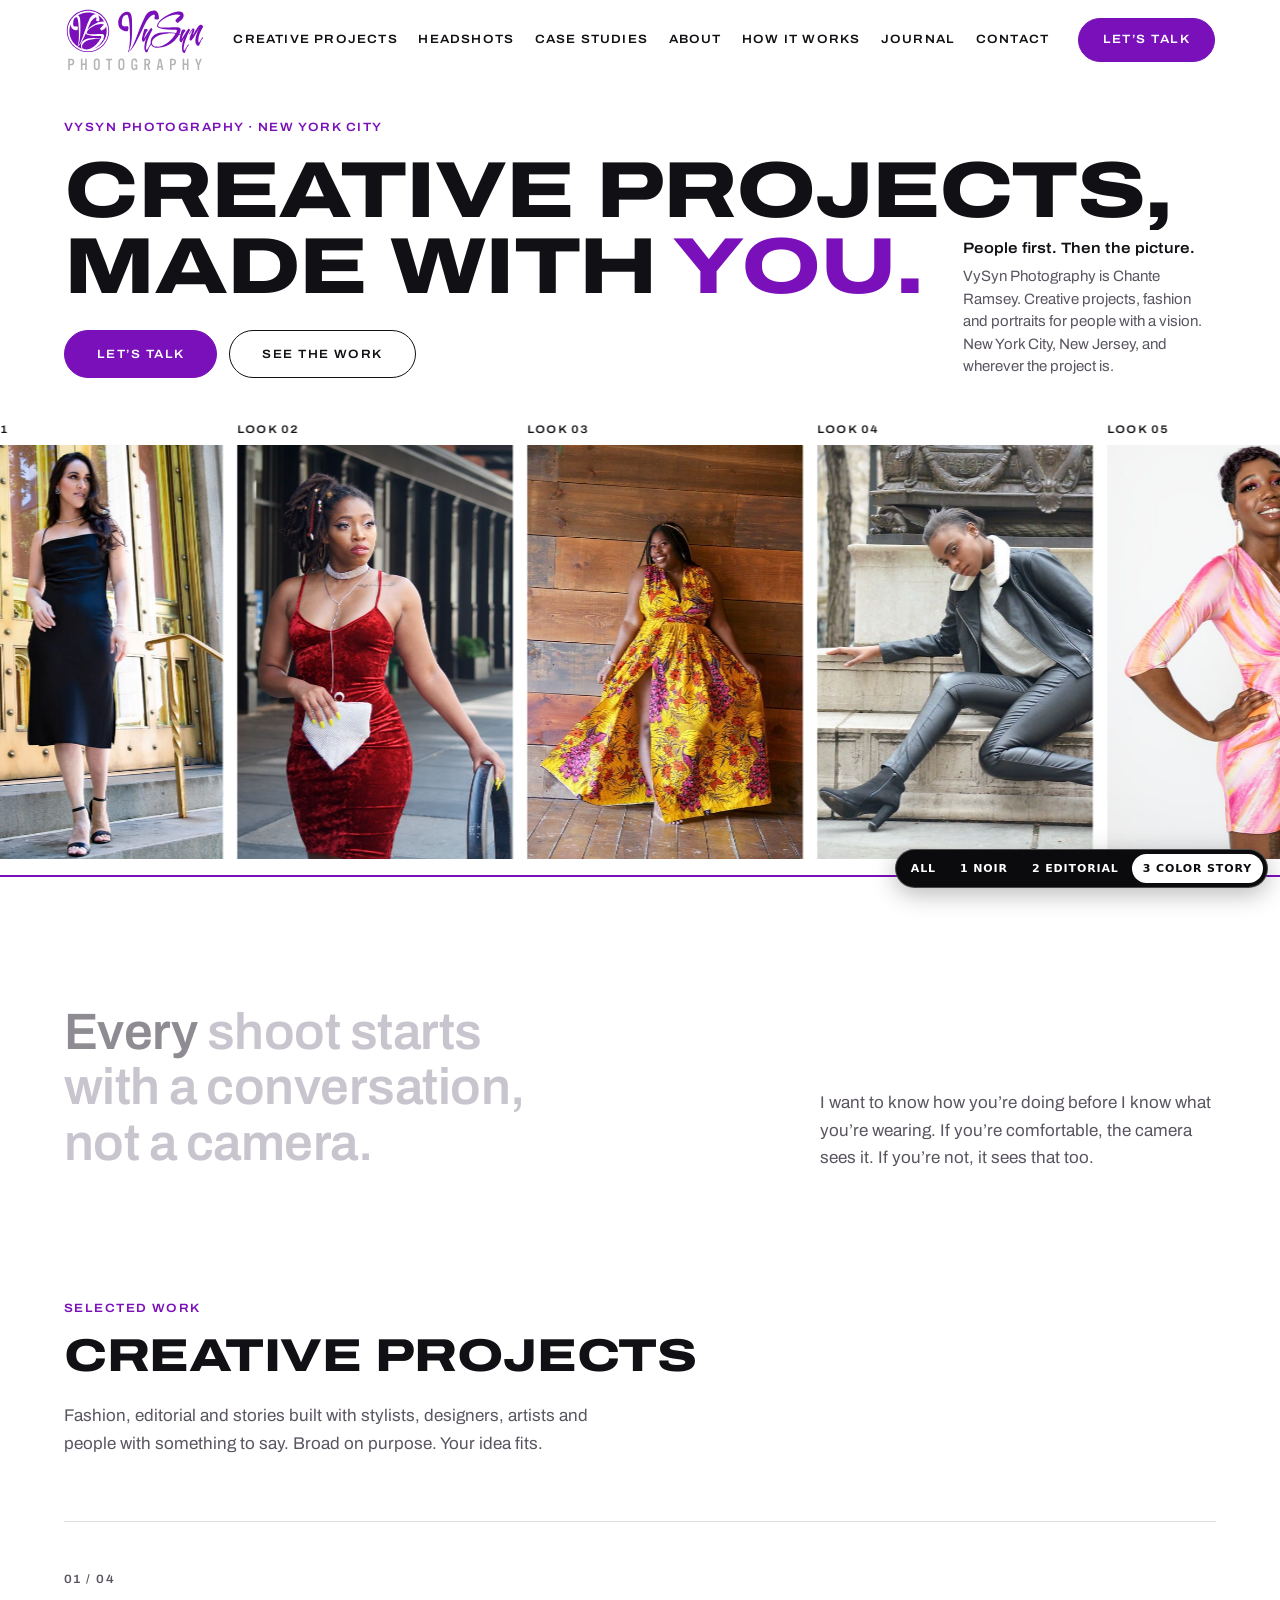
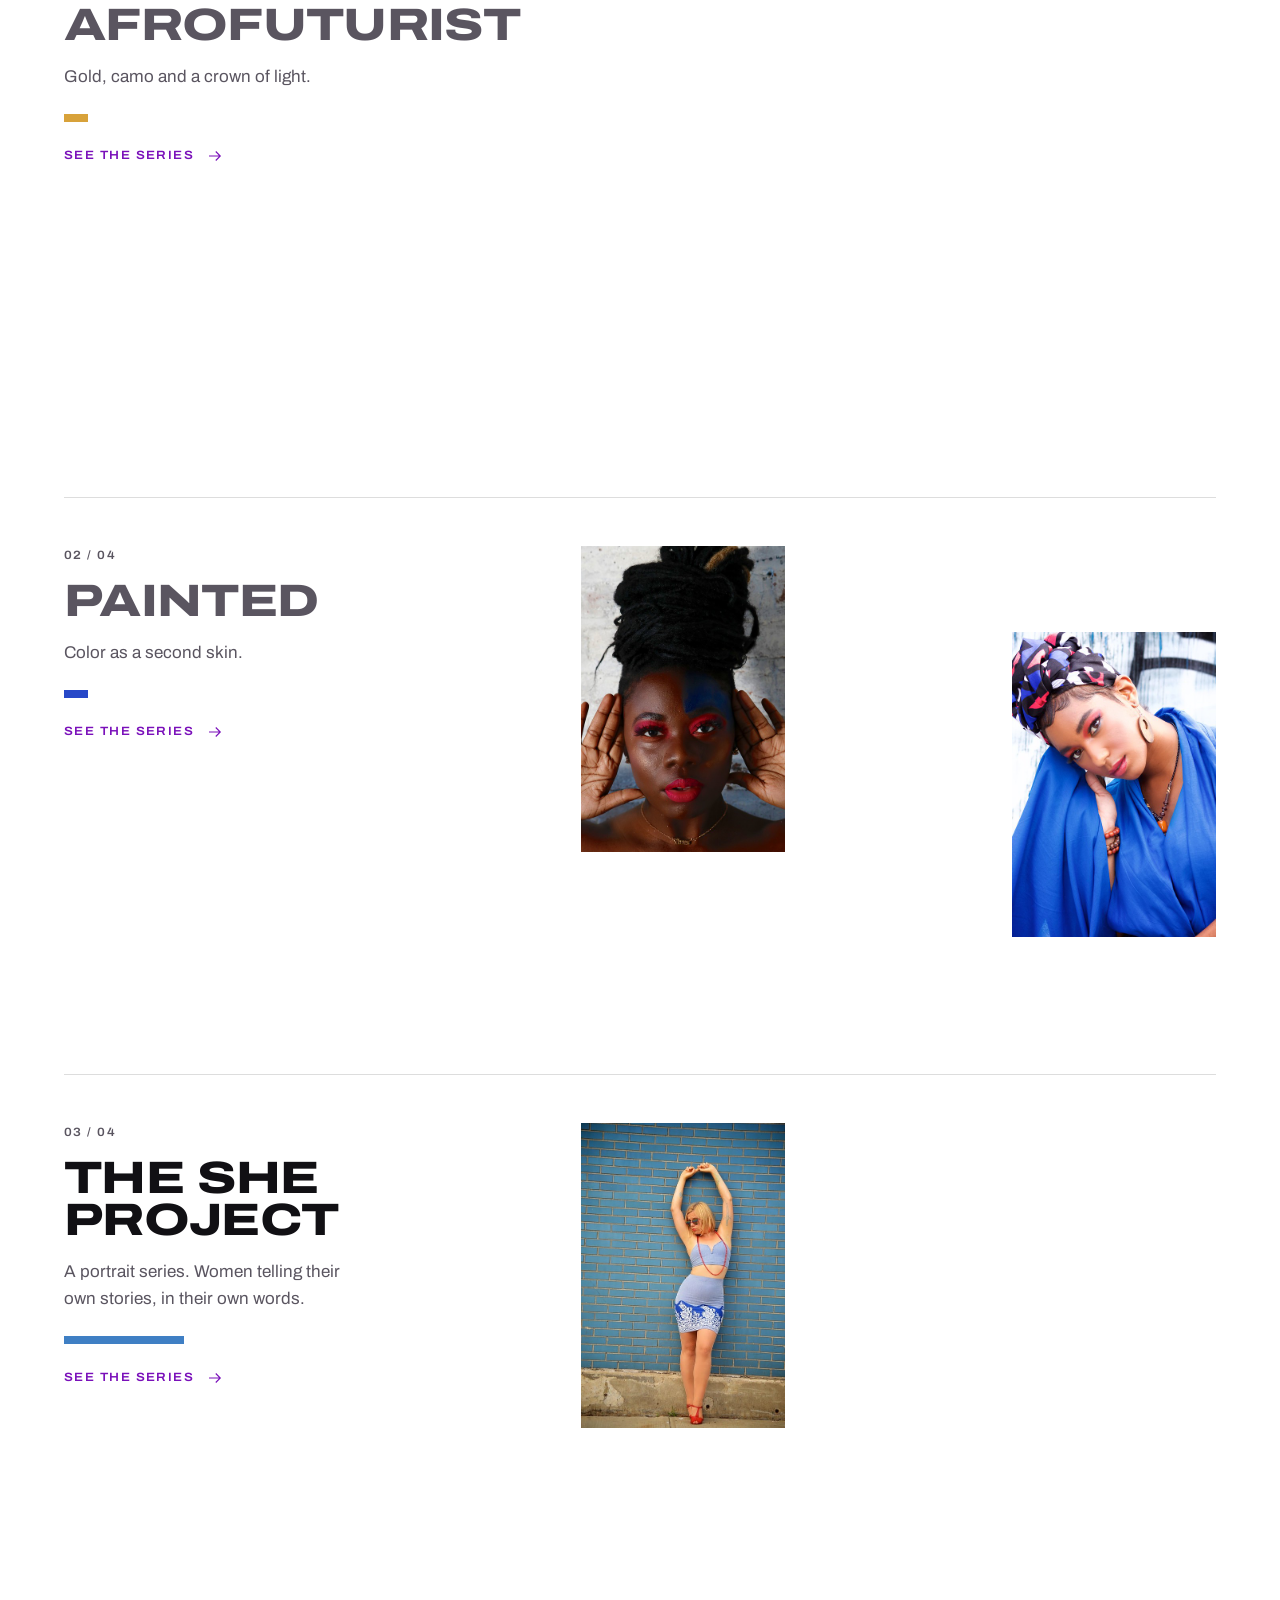
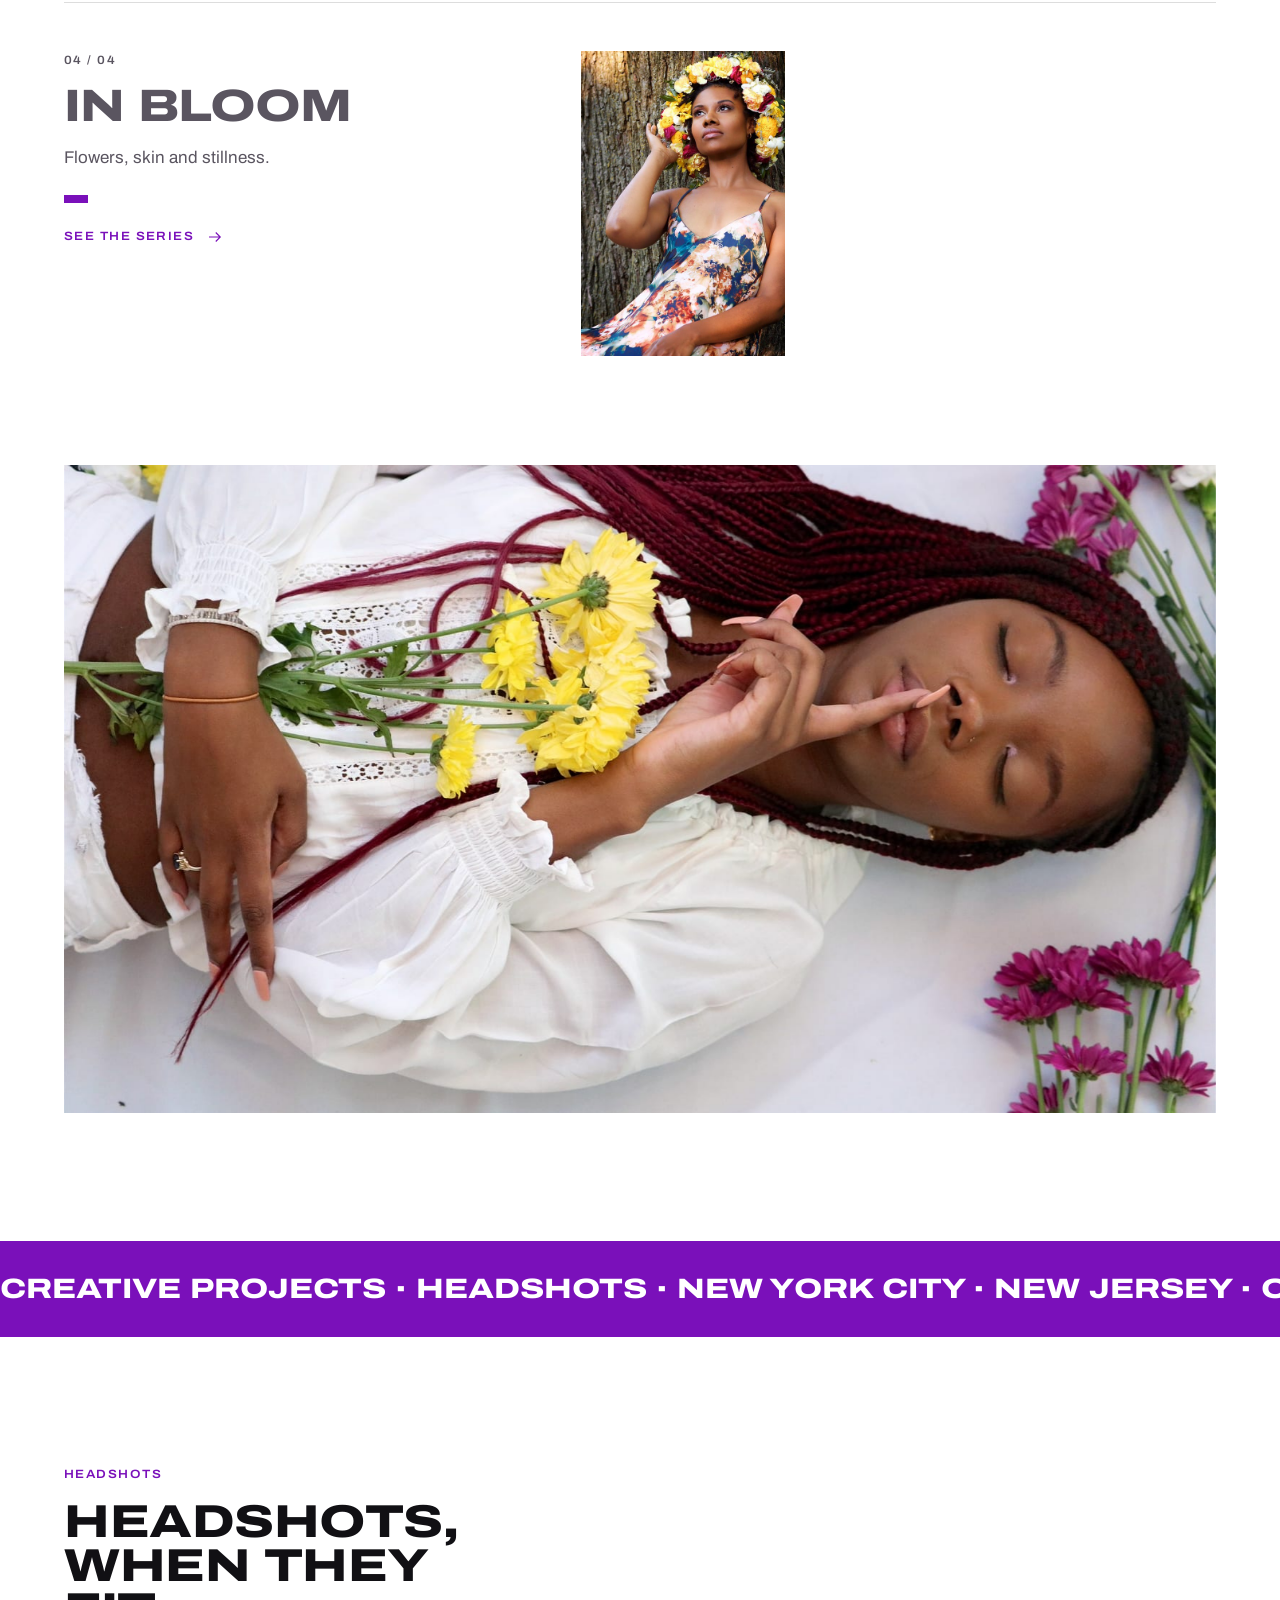
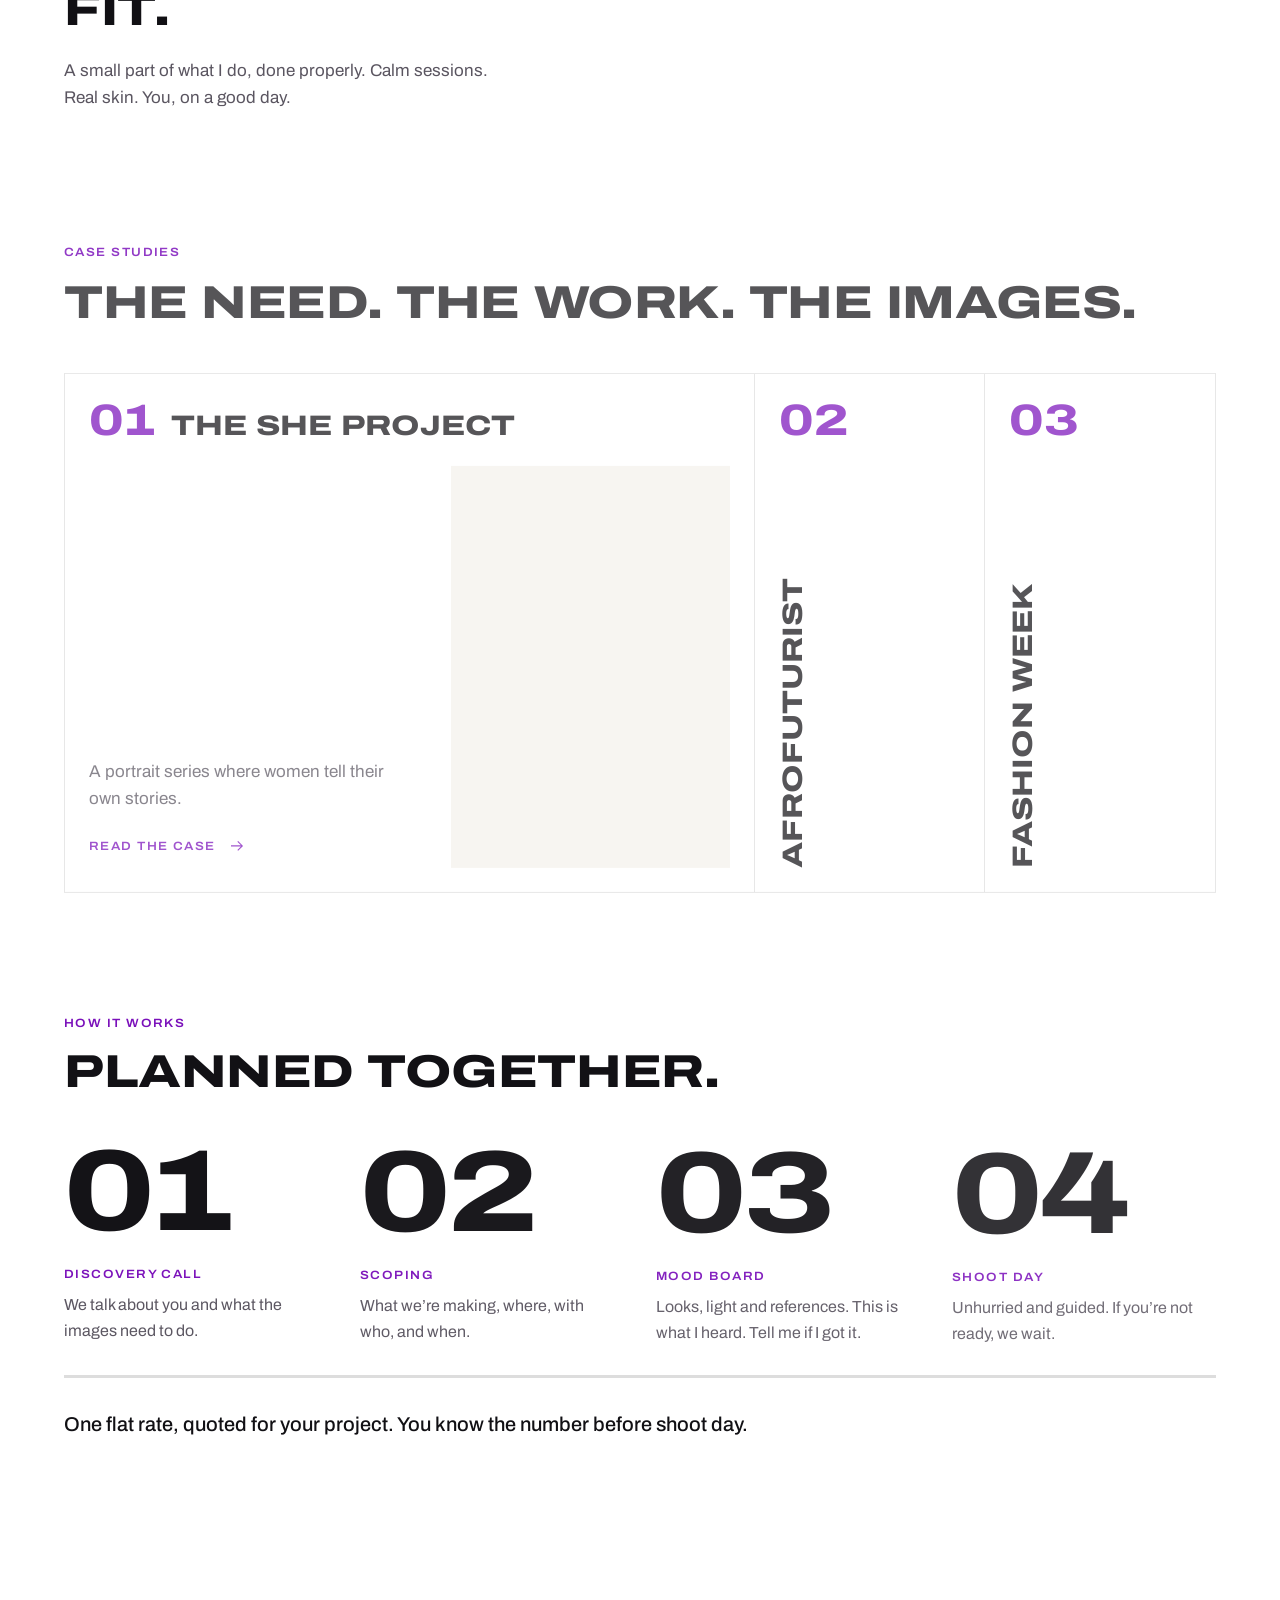
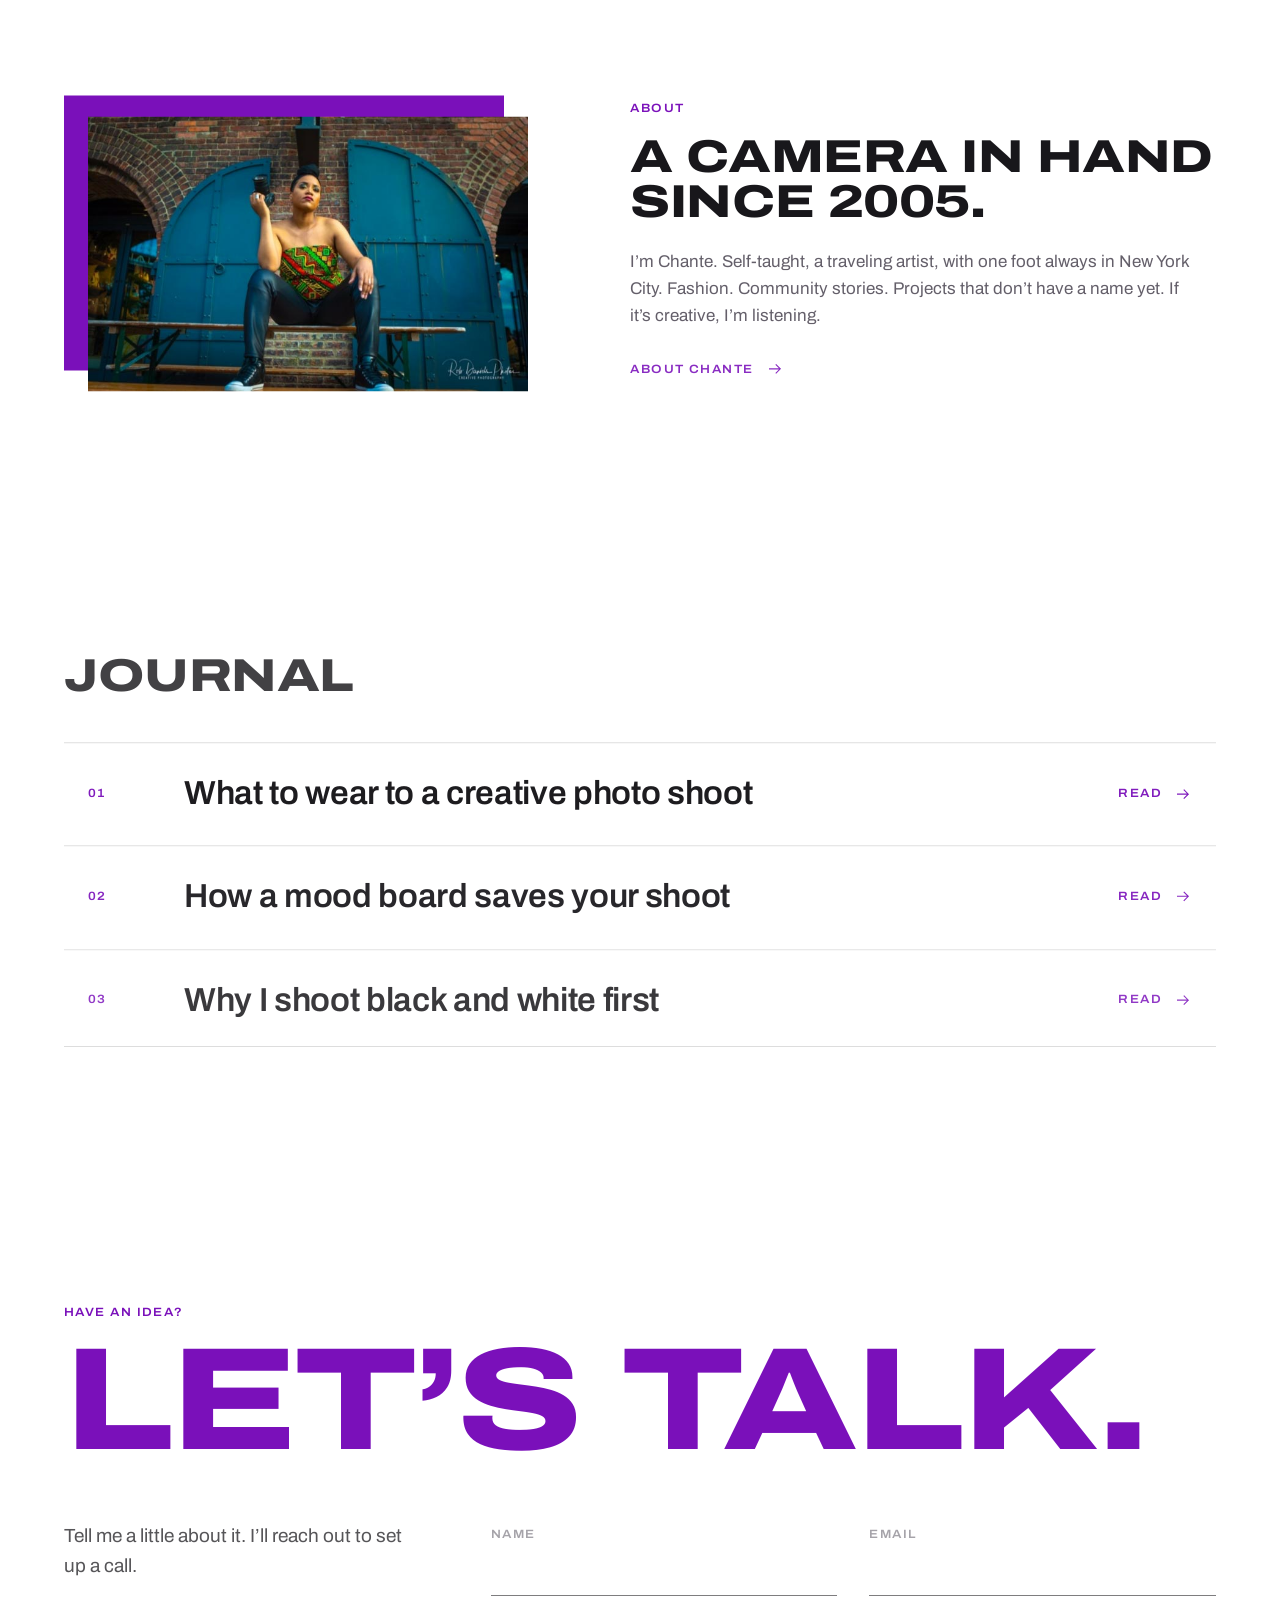
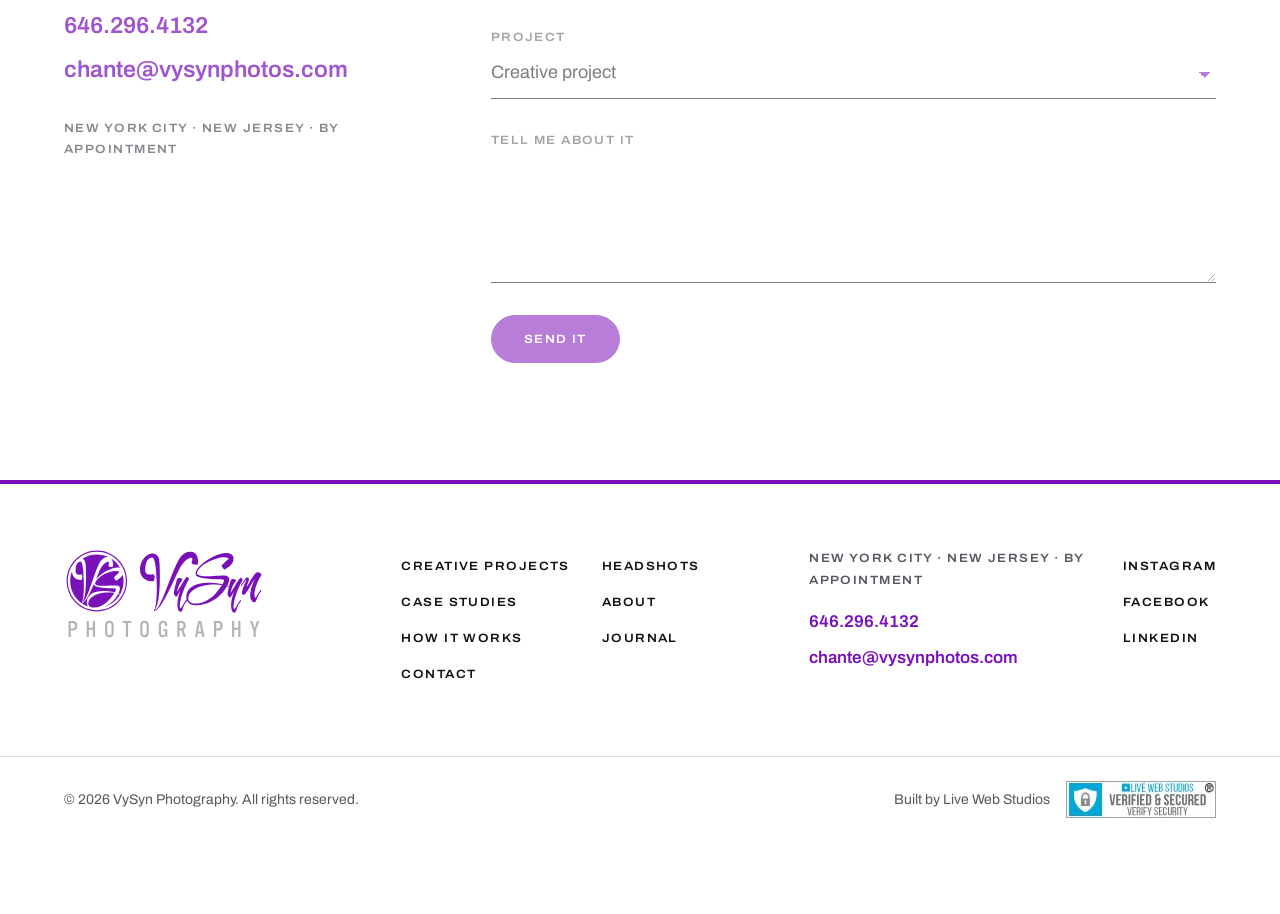
==== commit 37986415: "QA passes: polish, colorize, layout, animate. Motion duration tokens, 320px fixes, 44px tap targets " ====
--- a/color-story/index.html
+++ b/color-story/index.html
@@ -324,7 +324,6 @@
 
 <section class="journal" aria-labelledby="journal-title">
   <div class="wrap">
-    <p class="label" data-reveal>NOTES</p>
     <h2 id="journal-title" class="h-display" data-reveal>Journal</h2>
     <ol class="jrows">
       <li data-reveal>
@@ -396,7 +395,7 @@
   </div>
   <div class="form-actions">
     <button class="btn btn-send" type="submit">SEND IT</button>
-    <p class="form-fail field-error" role="alert" hidden>That did not send. Try again, or email me.</p>
+    <p class="form-fail field-error" role="alert" hidden>That didn’t send. Try again, or email me.</p>
   </div>
 </form>
 <p class="form-done" role="status" hidden>Got it. I’ll be in touch soon.</p>
--- a/assets/css/base.css
+++ b/assets/css/base.css
@@ -34,6 +34,14 @@
   --error-on-light: #B3261E;
   --error-on-dark: #FF9B93;
 
+  /* Motion scale: every CSS transition takes its duration from here */
+  --dur-0: 0.25s;
+  --dur-1: 0.3s;
+  --dur-2: 0.4s;
+  --dur-3: 0.5s;
+  --dur-4: 0.6s;
+  --dur-5: 0.7s;
+  --dur-6: 0.9s;
   --ease-out: cubic-bezier(0.2, 0.7, 0.2, 1);
   --ease-in-out: cubic-bezier(0.65, 0, 0.35, 1);
   --pad: clamp(20px, 5vw, 72px);
@@ -62,6 +70,8 @@
   --s-10: 128px;
   --section: clamp(72px, 11vw, 160px);
 
+  --demo-line: rgba(237, 232, 225, 0.28);
+  --demo-shadow: 0 6px 24px rgba(0, 0, 0, 0.28);
   --badge-w: 150px;
   --z-nav: 50;
   --z-menu: 60;
@@ -138,9 +148,9 @@
   overscroll-behavior: contain;
   visibility: hidden;
   opacity: 0;
-  transition: opacity 0.4s var(--ease-out), visibility 0s linear 0.4s;
-}
-.menu-open .menu { visibility: visible; opacity: 1; transition: opacity 0.4s var(--ease-out), visibility 0s; }
+  transition: opacity var(--dur-2) var(--ease-out), visibility 0s linear var(--dur-2);
+}
+.menu-open .menu { visibility: visible; opacity: 1; transition: opacity var(--dur-2) var(--ease-out), visibility 0s; }
 .menu-open, .menu-open body { overflow: hidden; }
 .nav-toggle { display: none; }
 @media (min-width: 1100px) {
@@ -175,11 +185,11 @@
   padding: 4px;
   border-radius: 999px;
   background: var(--ink);
-  border: 1px solid rgba(237, 232, 225, 0.28);
+  border: 1px solid var(--demo-line);
   font: 600 11px/1 system-ui, -apple-system, "Segoe UI", sans-serif;
   letter-spacing: 0.08em;
   text-transform: uppercase;
-  box-shadow: 0 6px 24px rgba(0, 0, 0, 0.28);
+  box-shadow: var(--demo-shadow);
 }
 .demo-bar a {
   display: block;
@@ -187,14 +197,17 @@
   border-radius: 999px;
   color: var(--white);
   white-space: nowrap;
-  transition: background-color 0.25s var(--ease-out), color 0.25s var(--ease-out);
+  transition: background-color var(--dur-0) var(--ease-out), color var(--dur-0) var(--ease-out);
 }
 .demo-bar a:hover { background: var(--ink-3); }
 .demo-bar a:focus-visible { box-shadow: var(--focus-on-dark); }
 .demo-bar a[aria-current="page"] { background: var(--white); color: var(--ink); }
 @media (max-width: 479.98px) {
   .demo-bar .demo-name { display: none; }
-  .demo-bar a { padding: 9px 12px; }
+  .demo-bar a { padding-inline: 12px; }
+}
+@media (pointer: coarse) {
+  .demo-bar a { min-width: 44px; padding-block: 17px; text-align: center; }
 }
 @media print {
   .demo-bar { display: none; }
--- a/assets/css/color-story.css
+++ b/assets/css/color-story.css
@@ -16,7 +16,7 @@
   --label-track: 0.12em;
   --section: clamp(72px, 10vw, 152px);
   --hero-size: clamp(44px, calc((100vw - var(--pad) * 2) / 14.5), 168px);
-  --big-size: clamp(44px, calc((100vw - var(--pad) * 2) / 7.9), 260px);
+  --big-size: min(calc((100vw - var(--pad) * 2) / 7.9), 260px);
 }
 
 body.color-story {
@@ -64,7 +64,7 @@
   letter-spacing: var(--label-track);
   text-transform: uppercase;
   white-space: nowrap;
-  transition: background-color 0.3s var(--ease-out), color 0.3s var(--ease-out), border-color 0.3s var(--ease-out);
+  transition: background-color var(--dur-1) var(--ease-out), color var(--dur-1) var(--ease-out), border-color var(--dur-1) var(--ease-out);
 }
 .btn-solid, .btn-talk, .btn-send { background: var(--vs-purple); border: 1px solid var(--vs-purple); color: var(--white); }
 .btn-solid:hover, .btn-solid:focus-visible, .btn-talk:hover, .btn-talk:focus-visible, .btn-send:hover, .btn-send:focus-visible { background: var(--vs-purple-deep); border-color: var(--vs-purple-deep); }
@@ -81,9 +81,9 @@
   letter-spacing: var(--label-track);
   text-transform: uppercase;
   color: var(--vs-purple);
-  transition: color 0.3s var(--ease-out);
-}
-.arrow { flex: none; transition: transform 0.4s var(--ease-out); }
+  transition: color var(--dur-1) var(--ease-out);
+}
+.arrow { flex: none; transition: transform var(--dur-2) var(--ease-out); }
 .text-link:hover, .text-link:focus-visible { color: var(--vs-purple-deep); }
 .text-link:hover .arrow, .text-link:focus-visible .arrow { transform: translateX(6px); }
 
@@ -103,7 +103,7 @@
   border: 1px solid transparent;
   border-radius: 0;
   transform: translateX(-50%);
-  transition: top 0.5s var(--ease-out), width 0.5s var(--ease-out), height 0.5s var(--ease-out), border-radius 0.5s var(--ease-out), padding 0.5s var(--ease-out), background-color 0.5s var(--ease-out), border-color 0.5s var(--ease-out);
+  transition: top var(--dur-3) var(--ease-out), width var(--dur-3) var(--ease-out), height var(--dur-3) var(--ease-out), border-radius var(--dur-3) var(--ease-out), padding var(--dur-3) var(--ease-out), background-color var(--dur-3) var(--ease-out), border-color var(--dur-3) var(--ease-out);
 }
 .navbar.is-scrolled {
   top: 14px;
@@ -117,8 +117,8 @@
   border-radius: 999px;
 }
 .menu-open .navbar { top: 0; width: 100%; height: var(--bar); padding-inline: var(--pad); background: var(--white); border-color: transparent; border-radius: 0; -webkit-backdrop-filter: none; backdrop-filter: none; }
-.navbar-logo { position: relative; flex: none; display: block; width: 140px; height: 64px; transition: width 0.5s var(--ease-out), height 0.5s var(--ease-out); }
-.navbar-logo img { position: absolute; left: 0; top: 50%; transform: translateY(-50%); transition: opacity 0.35s var(--ease-out); }
+.navbar-logo { position: relative; flex: none; display: block; width: 140px; height: 64px; transition: width var(--dur-3) var(--ease-out), height var(--dur-3) var(--ease-out); }
+.navbar-logo img { position: absolute; left: 0; top: 50%; transform: translateY(-50%); transition: opacity var(--dur-1) var(--ease-out); }
 .navbar-logo .logo-full { width: 140px; max-width: none; }
 .navbar-logo .logo-mark { width: 32px; opacity: 0; }
 .navbar.is-scrolled .navbar-logo { width: 32px; height: 32px; }
@@ -140,7 +140,7 @@
   font-stretch: 110%;
   letter-spacing: 0.1em;
   white-space: nowrap;
-  transition: color 0.3s var(--ease-out);
+  transition: color var(--dur-1) var(--ease-out);
 }
 .navbar-link::after {
   content: "";
@@ -150,7 +150,7 @@
   background: var(--vs-purple);
   transform: scaleX(0);
   transform-origin: left;
-  transition: transform 0.4s var(--ease-out);
+  transition: transform var(--dur-2) var(--ease-out);
 }
 .navbar-link:hover, .navbar-link:focus-visible { color: var(--vs-purple); }
 .navbar-link:hover::after, .navbar-link:focus-visible::after { transform: scaleX(1); }
@@ -166,9 +166,9 @@
   padding-block: var(--s-3);
   font-weight: 800;
   font-stretch: 125%;
-  font-size: clamp(24px, 6.6vw, 40px);
+  font-size: clamp(20px, 5.8vw, 40px);
   line-height: 1.05;
-  transition: color 0.3s var(--ease-out);
+  transition: color var(--dur-1) var(--ease-out);
 }
 .menu-link:hover, .menu-link:focus-visible { color: var(--vs-purple); }
 .menu-foot { display: flex; flex-direction: column; align-items: flex-start; gap: var(--s-2); margin-top: var(--s-6); }
@@ -242,11 +242,20 @@
 .look-no { display: block; margin-bottom: var(--s-2); font-size: 11px; font-weight: 600; font-stretch: 110%; letter-spacing: var(--label-track); line-height: 1.4; }
 .runway-line { height: 2px; margin-top: var(--s-4); background: var(--vs-purple); }
 
+@media (max-width: 1239.98px) {
+  /* Not enough room beside the title: the aside drops under it. */
+  .hero-top { grid-template-columns: minmax(0, 1fr); grid-template-areas: "eyebrow" "title" "aside" "actions"; }
+  .hero-aside { display: grid; grid-template-columns: auto minmax(0, 1fr); column-gap: var(--s-6); align-items: baseline; margin-top: var(--s-4); }
+  .hero-intro { max-width: 62ch; margin-top: 0; }
+  .hero-actions { margin-top: var(--s-4); }
+}
 @media (max-width: 899.98px) {
   :root { --hero-size: min(calc((100vw - var(--pad) * 2) / 7.9), 120px); }
   .hero-top { grid-template-columns: minmax(0, 1fr); grid-template-areas: "eyebrow" "title" "aside" "actions"; }
   .hw { display: block; }
-  .hero-aside { margin-top: var(--s-5); }
+  .hero-aside { display: block; margin-top: var(--s-5); }
+  .hero-intro { margin-top: var(--s-2); }
+  .hero-actions { margin-top: var(--s-5); }
   .hero-tag { font-size: 20px; }
   .hero-intro { font-size: 16px; }
 }
@@ -266,7 +275,7 @@
 .story { display: grid; grid-template-columns: minmax(0, 5fr) minmax(0, 7fr); gap: var(--s-8); padding-block: var(--s-7); border-top: 1px solid var(--line-on-light); }
 .story-text { position: sticky; top: 22svh; align-self: start; container-type: inline-size; }
 /* The live series is in ink with its swatch at full length. The others step back, still readable. */
-.story-title, .swatch { transition: color 0.6s var(--ease-out), transform 0.6s var(--ease-out); }
+.story-title, .swatch { transition: color var(--dur-4) var(--ease-out), transform var(--dur-4) var(--ease-out); }
 .js .story:not(.is-active) .story-title { color: var(--muted-on-light); }
 .js .story:not(.is-active) .swatch { transform: scaleX(0.2); }
 .motion-failed .story .story-title { color: inherit !important; }
@@ -329,7 +338,7 @@
   background: var(--vs-purple);
   transform: scaleX(0);
   transform-origin: left;
-  transition: transform 0.5s var(--ease-out);
+  transition: transform var(--dur-3) var(--ease-out);
 }
 .head:hover .ph::after { transform: scaleX(1); }
 @media (max-width: 899.98px) {
@@ -342,7 +351,7 @@
 /* ---------- 6. Case studies: horizontal accordion ---------- */
 .cases { padding-top: 0; }
 .acc { display: flex; height: 520px; margin-top: var(--s-7); border: 1px solid var(--line-on-light); }
-.acc-panel { position: relative; display: flex; flex-direction: column; flex: 1 1 0; min-width: 0; overflow: hidden; border-left: 1px solid var(--line-on-light); transition: flex-grow 0.6s var(--ease-in-out), background-color 0.4s var(--ease-out); }
+.acc-panel { position: relative; display: flex; flex-direction: column; flex: 1 1 0; min-width: 0; overflow: hidden; border-left: 1px solid var(--line-on-light); transition: flex-grow var(--dur-4) var(--ease-in-out), background-color var(--dur-2) var(--ease-out); }
 .acc-panel:first-child { border-left: 0; }
 .acc-panel.is-open { flex-grow: 3; }
 .acc-panel:not(.is-open):hover { background: var(--vs-wash); }
@@ -353,8 +362,8 @@
 .acc-title { font-weight: 800; font-stretch: 125%; font-size: clamp(22px, 2.2vw, 32px); line-height: 1; text-transform: uppercase; white-space: nowrap; }
 .acc-panel:not(.is-open) .acc-btn { position: absolute; inset: 0; flex-direction: column; align-items: flex-start; height: 100%; }
 .acc-panel:not(.is-open) .acc-title { writing-mode: vertical-rl; transform: rotate(180deg); margin-top: auto; }
-.acc-body { flex: 1; display: grid; grid-template-columns: minmax(0, 1fr) auto; gap: var(--s-5); min-height: 0; padding: 0 var(--s-5) var(--s-5); transition: opacity 0.5s var(--ease-out) 0.25s, visibility 0s; }
-.acc-panel:not(.is-open) .acc-body { opacity: 0; visibility: hidden; transition: opacity 0.15s var(--ease-out), visibility 0s linear 0.15s; }
+.acc-body { flex: 1; display: grid; grid-template-columns: minmax(0, 1fr) auto; gap: var(--s-5); min-height: 0; padding: 0 var(--s-5) var(--s-5); transition: opacity var(--dur-3) var(--ease-out) 0.25s, visibility 0s; }
+.acc-panel:not(.is-open) .acc-body { opacity: 0; visibility: hidden; transition: opacity var(--dur-0) var(--ease-out), visibility 0s linear var(--dur-0); }
 .acc-copy { align-self: end; min-width: 0; }
 .acc-line { max-width: 30ch; margin-bottom: var(--s-3); color: var(--muted-on-light); }
 .acc-ground { display: grid; place-items: center; height: 100%; min-height: 0; padding: var(--s-4); background: var(--paper); }
@@ -367,7 +376,8 @@
   .acc-panel:not(.is-open) .acc-title { writing-mode: horizontal-tb; transform: none; margin-top: 0; }
   .acc-panel:not(.is-open) .acc-body { opacity: 1; visibility: visible; }
   .acc-btn { cursor: default; }
-  .acc-title { white-space: normal; }
+  .acc-title { white-space: normal; font-size: clamp(18px, 5.4vw, 28px); }
+  .acc-no { font-size: clamp(30px, 9vw, 44px); }
   .acc-body { grid-template-columns: 1fr; }
   .acc-ground { order: -1; height: auto; }
   .acc-photo { height: auto; width: min(100%, 300px); }
@@ -412,7 +422,7 @@
   gap: var(--s-5);
   padding: var(--s-6) var(--s-5);
   border-top: 1px solid var(--line-on-light);
-  transition: background-color 0.4s var(--ease-out);
+  transition: background-color var(--dur-2) var(--ease-out);
 }
 .jrow-no { font-size: var(--label-size); font-weight: 600; font-stretch: 110%; letter-spacing: var(--label-track); color: var(--vs-purple); }
 .jrow-title { font-weight: 600; font-size: clamp(22px, 2.6vw, 38px); line-height: 1.1; letter-spacing: -0.01em; }
@@ -441,7 +451,7 @@
 }
 .contact-grid { display: grid; grid-template-columns: minmax(0, 4fr) minmax(0, 8fr); gap: var(--s-8); margin-top: var(--s-7); }
 .contact-side .body { margin-top: 0; margin-bottom: var(--s-5); font-size: 19px; color: var(--text-on-light); }
-.contact-link { display: inline-flex; align-items: center; min-height: 44px; font-weight: 600; font-size: clamp(19px, 1.8vw, 24px); color: var(--vs-purple); border-bottom: 2px solid transparent; transition: border-color 0.3s var(--ease-out); }
+.contact-link { display: inline-flex; align-items: center; min-height: 44px; font-weight: 600; font-size: clamp(19px, 1.8vw, 24px); color: var(--vs-purple); border-bottom: 2px solid transparent; transition: border-color var(--dur-1) var(--ease-out); }
 .contact-link:hover, .contact-link:focus-visible { border-color: var(--vs-purple); }
 .contact-location { margin-top: var(--s-5); line-height: 1.8; color: var(--muted-on-light); }
 .form { display: grid; grid-template-columns: repeat(2, minmax(0, 1fr)); gap: var(--s-6); }
@@ -458,7 +468,7 @@
   color: var(--text-on-light);
   font-size: 18px;
   line-height: 1.5;
-  transition: border-color 0.3s var(--ease-out), box-shadow 0.3s var(--ease-out);
+  transition: border-color var(--dur-1) var(--ease-out), box-shadow var(--dur-1) var(--ease-out);
 }
 .field select {
   -webkit-appearance: none;
@@ -490,7 +500,7 @@
 .footer-logo img { width: 200px; }
 .footer-nav ul { display: grid; grid-template-columns: repeat(2, minmax(0, max-content)); gap: 0 var(--s-6); }
 .footer-social { display: flex; flex-direction: column; }
-.footer-link { display: inline-flex; align-items: center; min-height: 36px; font-size: var(--label-size); font-weight: 600; font-stretch: 110%; letter-spacing: var(--label-track); transition: color 0.3s var(--ease-out); }
+.footer-link { display: inline-flex; align-items: center; min-height: 36px; font-size: var(--label-size); font-weight: 600; font-stretch: 110%; letter-spacing: var(--label-track); transition: color var(--dur-1) var(--ease-out); }
 .footer-link:hover, .footer-link:focus-visible { color: var(--vs-purple); }
 .footer-location { margin-bottom: var(--s-3); font-size: var(--label-size); font-weight: 600; font-stretch: 110%; letter-spacing: var(--label-track); line-height: 1.8; color: var(--muted-on-light); }
 .footer-contact .footer-link { font-size: 17px; font-stretch: 100%; letter-spacing: 0; color: var(--vs-purple); }
@@ -507,3 +517,15 @@
   .footer-inner { grid-template-columns: 1fr; }
   .footer-nav ul { grid-template-columns: 1fr; }
 }
+
+/* Sections whose heading stands without a label */
+.journal .h-display { margin-top: 0; }
+
+/* Touch: every link is at least 44px tall. In-page links stop clear of the floating pill. */
+@media (max-width: 1099.98px) {
+  .navbar-logo, .menu-open .navbar .navbar-logo { width: 44px; height: 44px; }
+  .navbar-logo img { left: 6px; }
+  .navbar.is-scrolled .navbar-logo { width: 44px; height: 44px; }
+  .footer-link { min-height: 44px; }
+}
+#work, #contact { scroll-margin-top: calc(var(--pill-h) + var(--s-6)); }
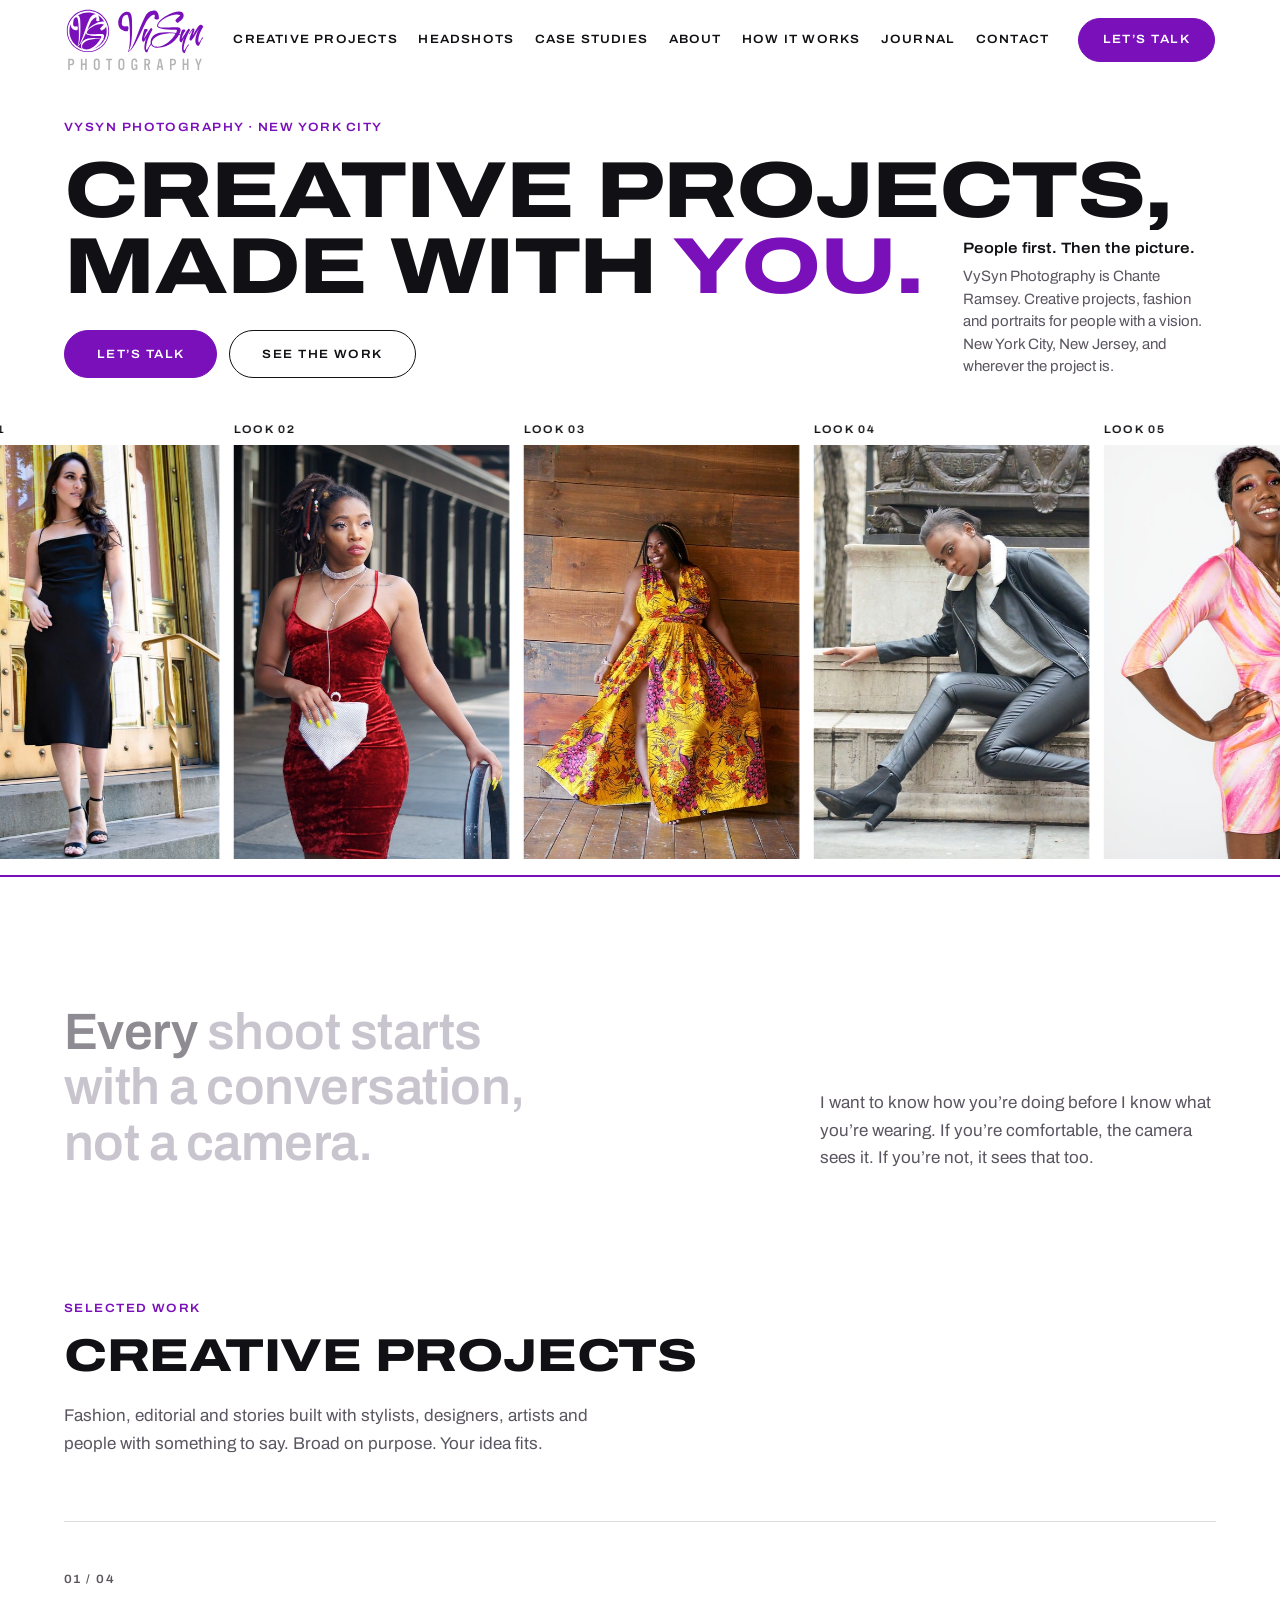
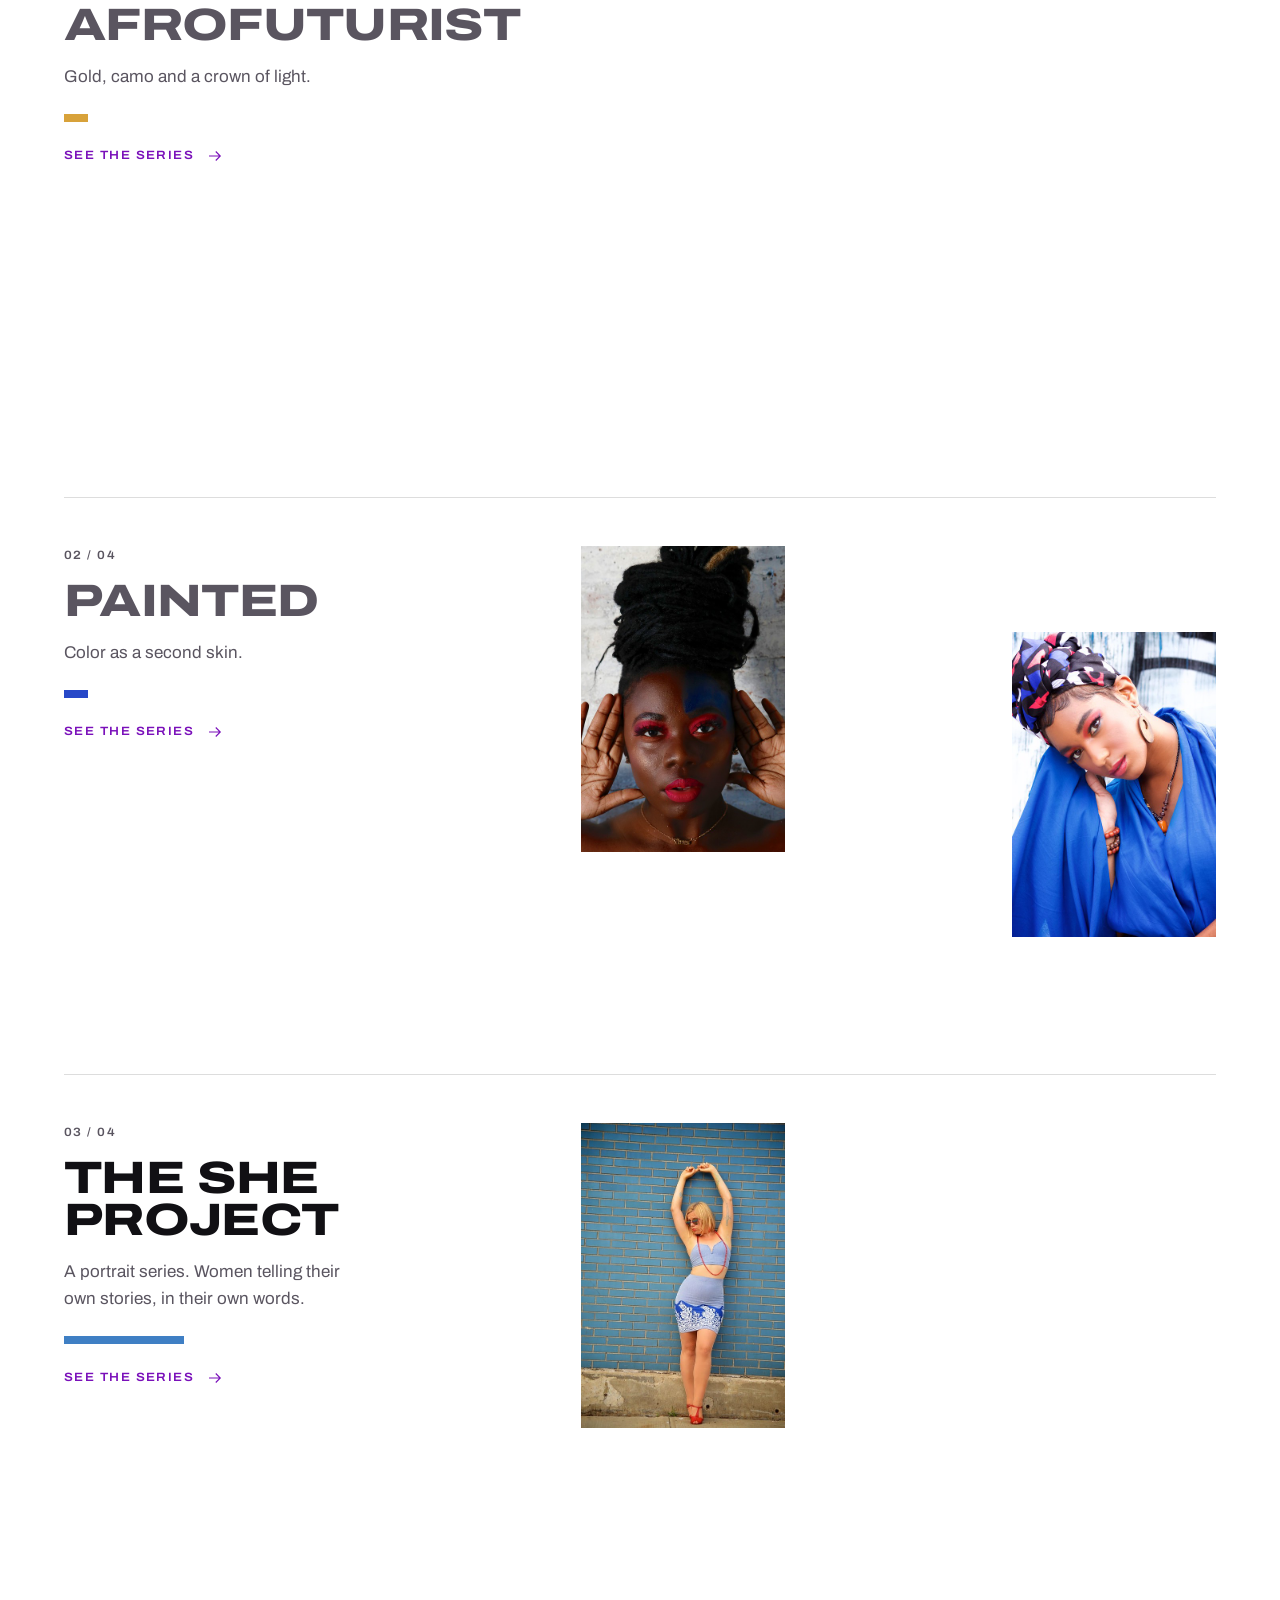
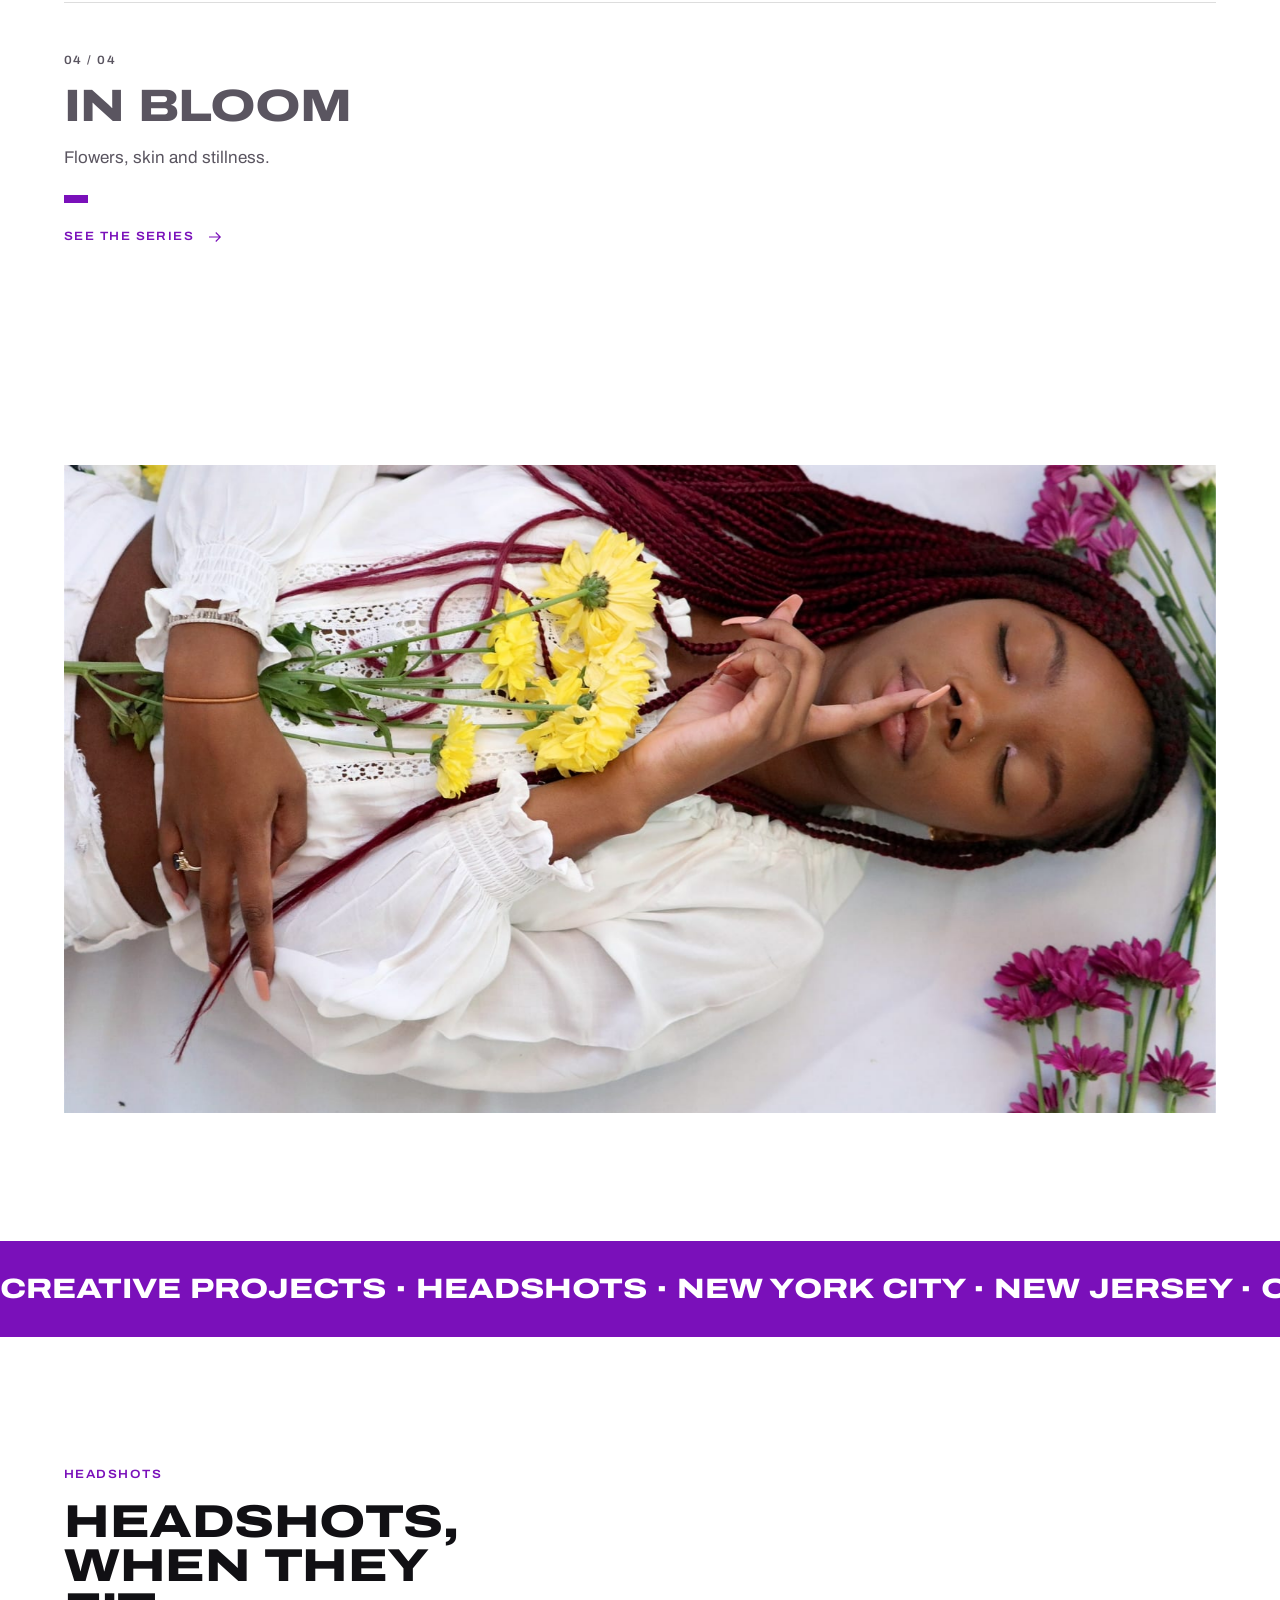
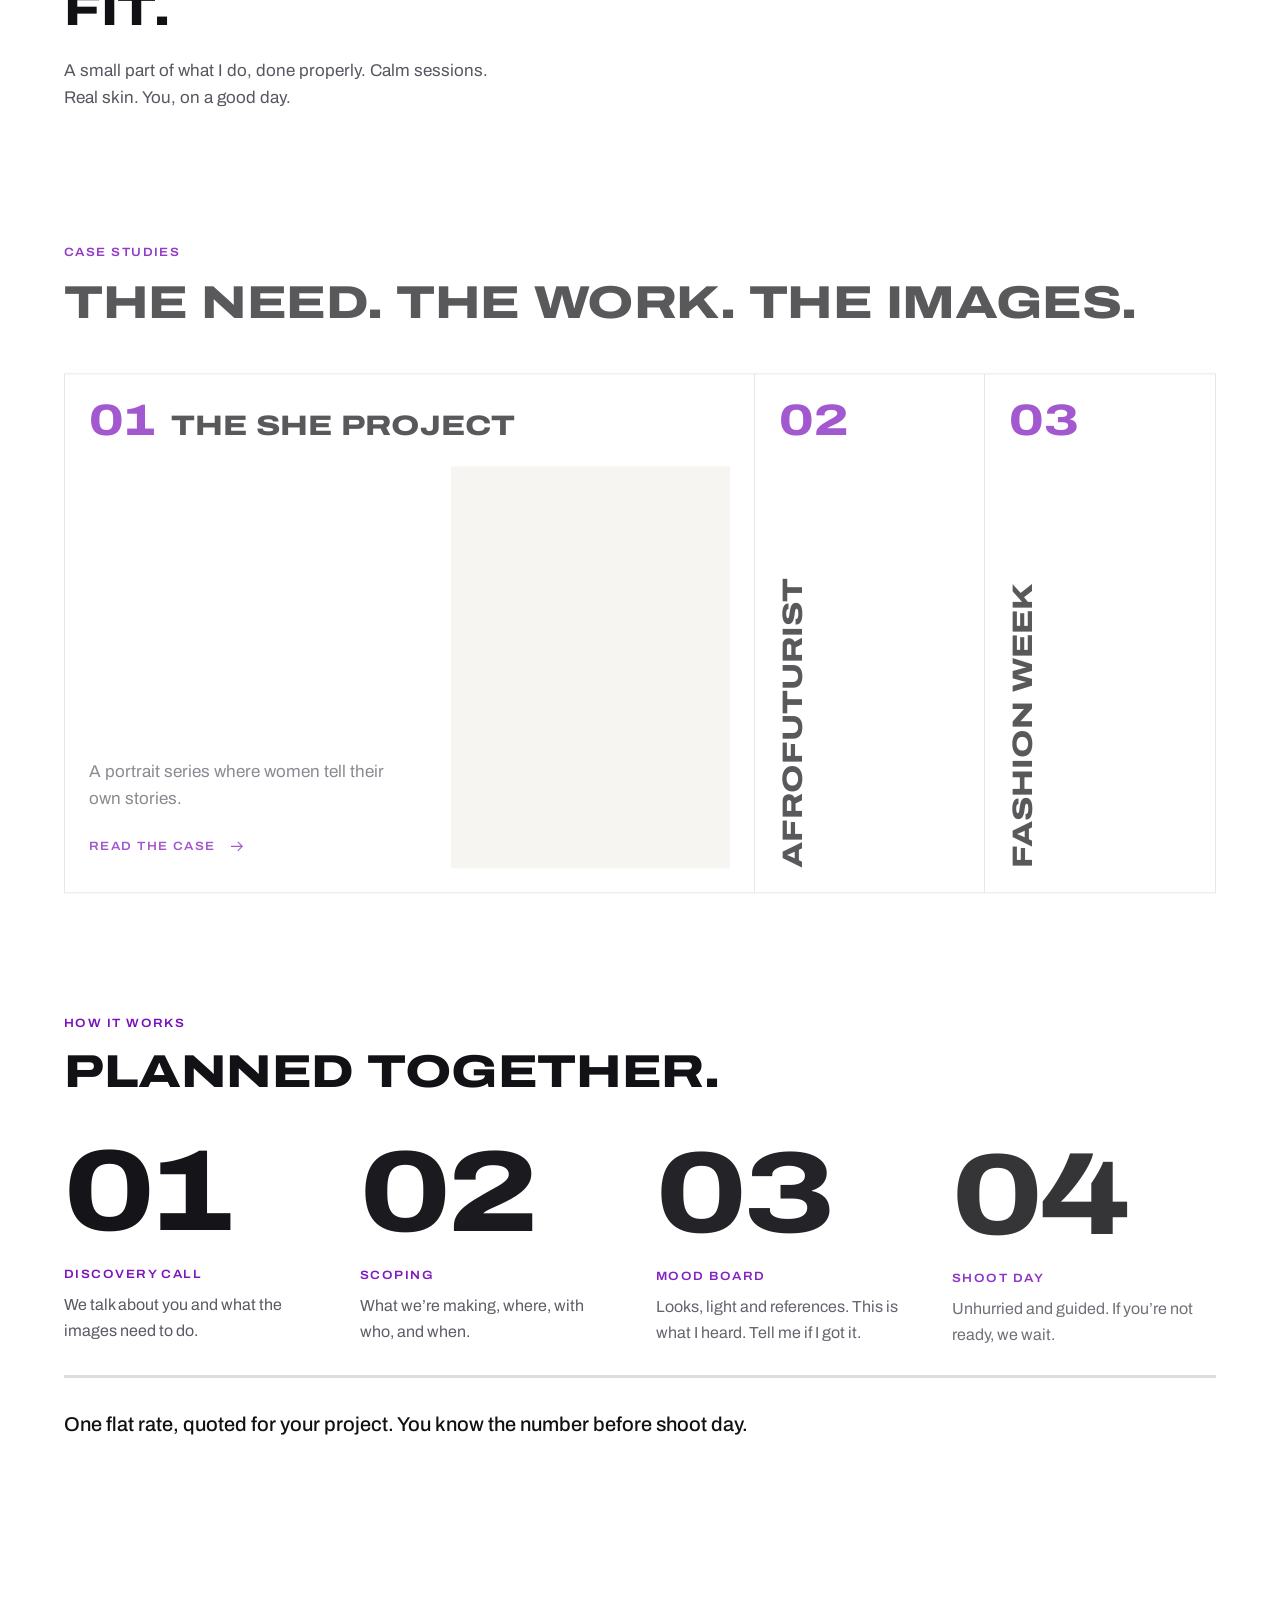
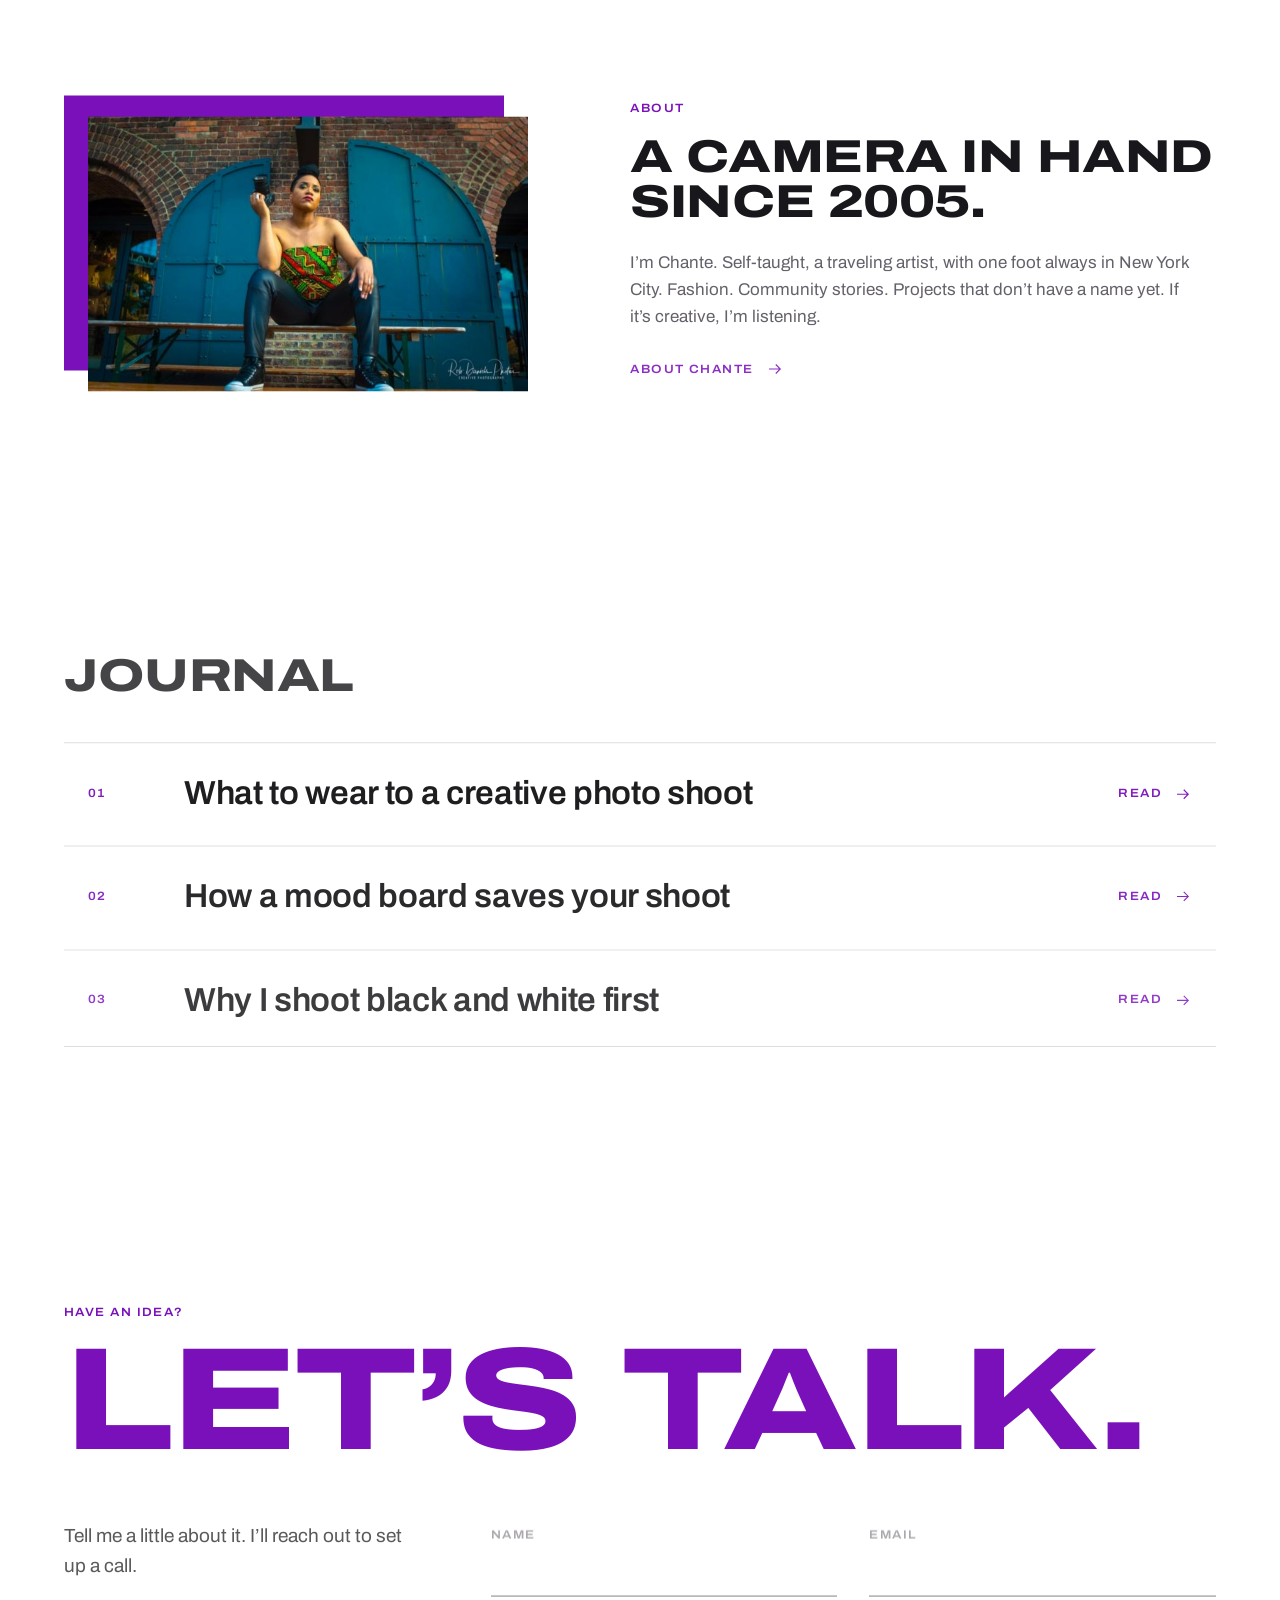
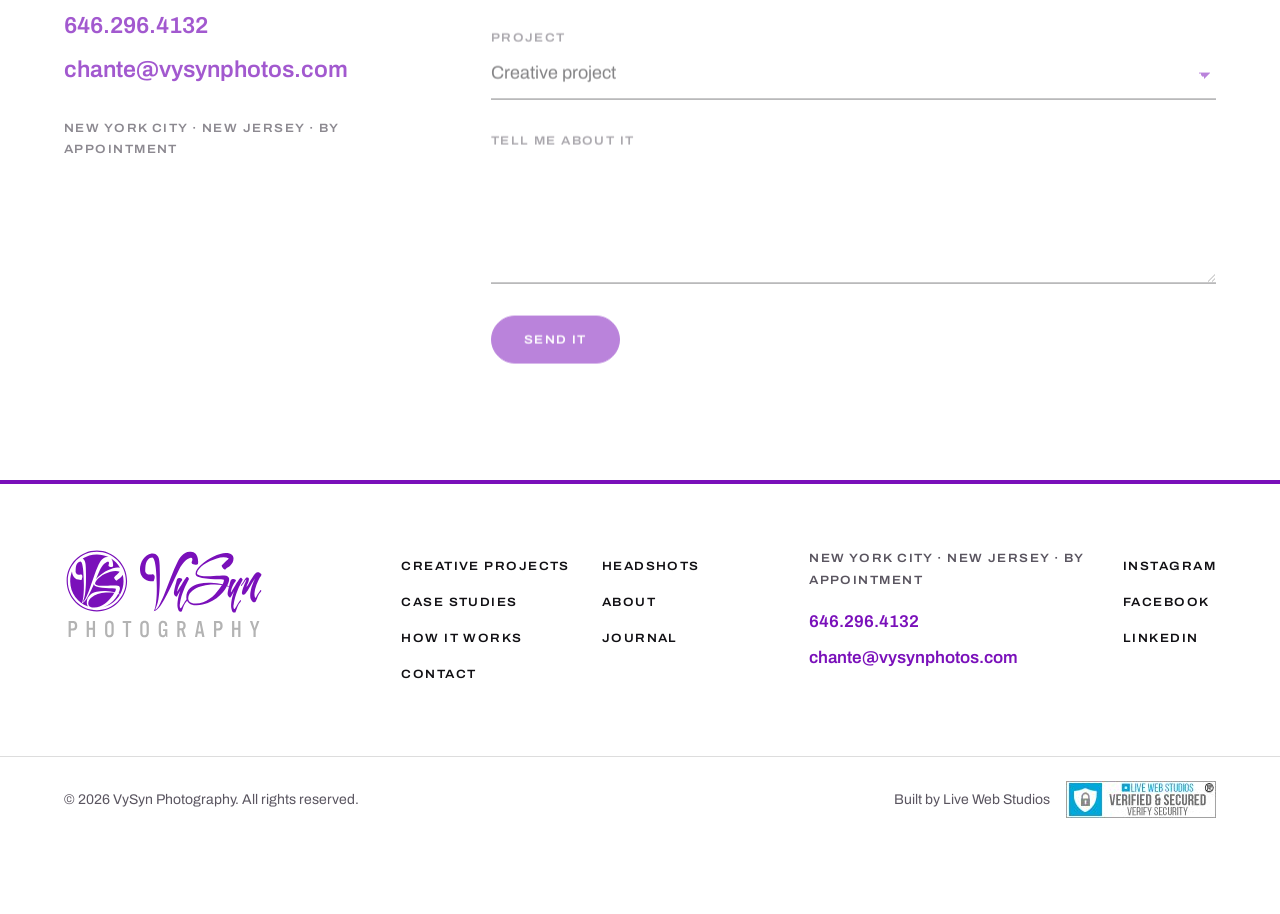
==== commit 6528501e: "Remove demo bar, new Noir second line, landing note and new-tab links - Noir hero second line: "Brin" ====
--- a/color-story/index.html
+++ b/color-story/index.html
@@ -436,13 +436,6 @@
   </div>
 </footer>
 
-<!-- Demo bar: review aid only. Remove before launch. -->
-<nav class="demo-bar" aria-label="Switch between the three demos">
-  <a href="../" aria-label="All three directions">ALL</a>
-  <a href="../noir/">1<span class="demo-name"> NOIR</span></a>
-  <a href="../editorial/">2<span class="demo-name"> EDITORIAL</span></a>
-  <a href="../color-story/" aria-current="page">3<span class="demo-name"> COLOR STORY</span></a>
-</nav>
 <script src="../assets/js/vendor/gsap.min.js" defer></script>
 <script src="../assets/js/vendor/ScrollTrigger.min.js" defer></script>
 <script src="../assets/js/vendor/lenis.min.js" defer></script>
--- a/assets/css/base.css
+++ b/assets/css/base.css
@@ -1,5 +1,5 @@
 /* VySyn Photography demos: shared kit.
-   Tokens, reset, motion guards, a11y helpers, form plumbing, demo bar.
+   Tokens, reset, motion guards, a11y helpers, form plumbing.
    Section layouts live in each demo's own stylesheet. */
 
 :root {
@@ -70,12 +70,9 @@
   --s-10: 128px;
   --section: clamp(72px, 11vw, 160px);
 
-  --demo-line: rgba(237, 232, 225, 0.28);
-  --demo-shadow: 0 6px 24px rgba(0, 0, 0, 0.28);
   --badge-w: 150px;
   --z-nav: 50;
   --z-menu: 60;
-  --z-demo: 90;
 }
 
 /* Reset */
@@ -173,45 +170,5 @@
 .lws-badge { width: var(--badge-w); height: auto; }
 .lws-chip { display: inline-block; padding: 6px; background: var(--paper); line-height: 0; }
 
-/* Demo bar: review aid only. Remove before launch. */
-.demo-bar {
-  position: fixed;
-  right: 12px;
-  bottom: 12px;
-  z-index: var(--z-demo);
-  display: flex;
-  align-items: center;
-  gap: 2px;
-  padding: 4px;
-  border-radius: 999px;
-  background: var(--ink);
-  border: 1px solid var(--demo-line);
-  font: 600 11px/1 system-ui, -apple-system, "Segoe UI", sans-serif;
-  letter-spacing: 0.08em;
-  text-transform: uppercase;
-  box-shadow: var(--demo-shadow);
-}
-.demo-bar a {
-  display: block;
-  padding: 9px 11px;
-  border-radius: 999px;
-  color: var(--white);
-  white-space: nowrap;
-  transition: background-color var(--dur-0) var(--ease-out), color var(--dur-0) var(--ease-out);
-}
-.demo-bar a:hover { background: var(--ink-3); }
-.demo-bar a:focus-visible { box-shadow: var(--focus-on-dark); }
-.demo-bar a[aria-current="page"] { background: var(--white); color: var(--ink); }
-@media (max-width: 479.98px) {
-  .demo-bar .demo-name { display: none; }
-  .demo-bar a { padding-inline: 12px; }
-}
-@media (pointer: coarse) {
-  .demo-bar a { min-width: 44px; padding-block: 17px; text-align: center; }
-}
-@media print {
-  .demo-bar { display: none; }
-}
-
 /* The header stays above the open menu so the MENU button can close it. */
 .menu-open [data-header] { z-index: calc(var(--z-menu) + 1); }
